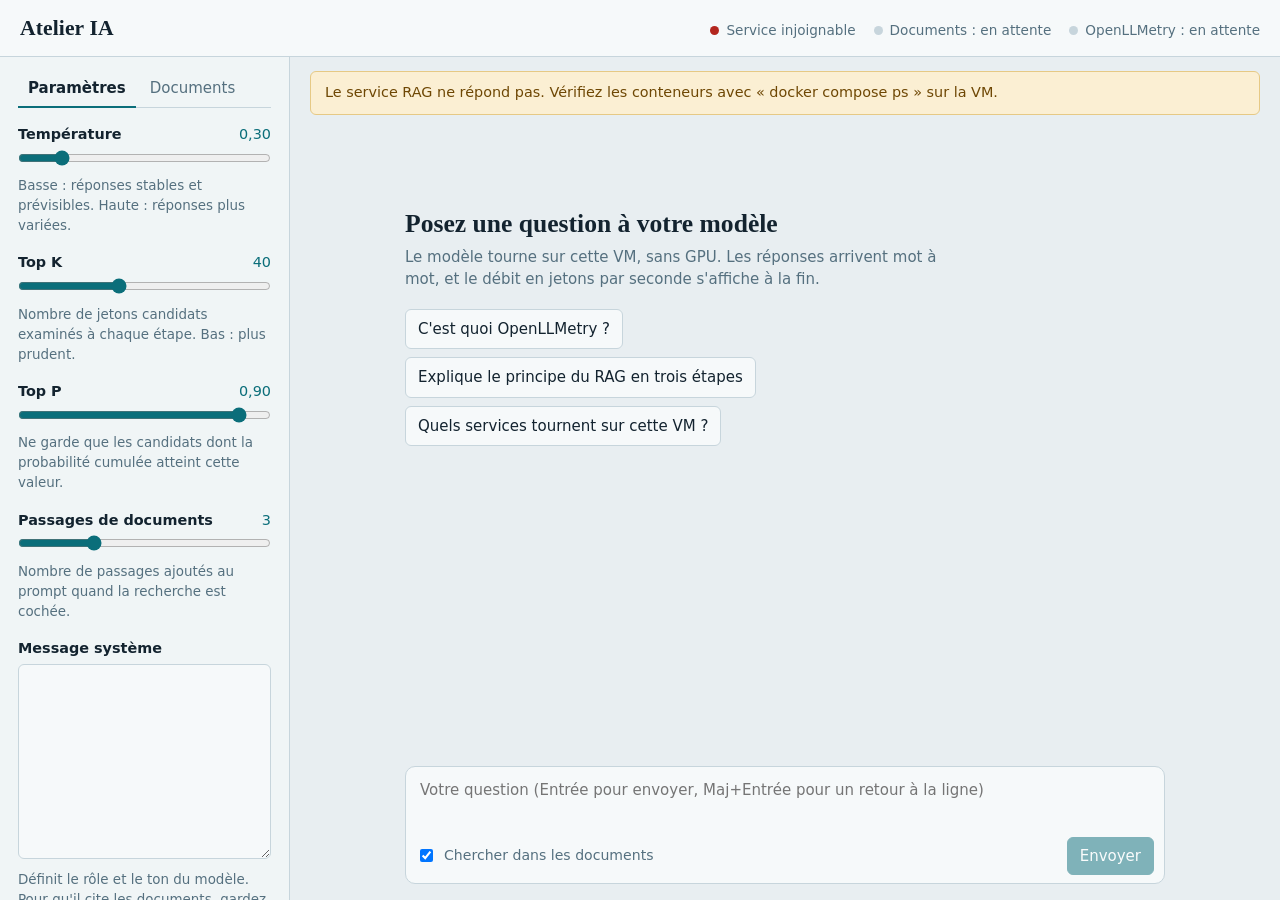
==== stack/web/index.html @ 652a5618 "version 2" ====
<!doctype html>
<html lang="fr">
<head>
<meta charset="utf-8">
<meta name="viewport" content="width=device-width, initial-scale=1">
<title>Atelier IA - Chat</title>
<style>
  :root {
    color-scheme: light dark;
    --bg: #E8EEF1;
    --panel: #F6F9FA;
    --ink: #13232F;
    --muted: #55707F;
    --line: #C7D5DC;
    --accent: #0B6E7A;
    --accent-ink: #FFFFFF;
    --note: #FBEFD3;
    --note-ink: #6E4704;
    --note-line: #E6C985;
    --ok: #1E7A46;
    --warn: #B7791F;
    --err: #B3261E;
    --ui: system-ui, -apple-system, "Segoe UI", Roboto, "Helvetica Neue", sans-serif;
    --serif: "Iowan Old Style", Charter, "Palatino Linotype", Georgia, serif;
  }
  @media (prefers-color-scheme: dark) {
    :root {
      --bg: #0C1820;
      --panel: #12242D;
      --ink: #E3ECF0;
      --muted: #8DA3AF;
      --line: #25404C;
      --accent: #3DB4C2;
      --accent-ink: #062228;
      --note: #2B2412;
      --note-ink: #EBCB8B;
      --note-line: #5B4A1E;
      --ok: #4CC47D;
      --warn: #E0A33A;
      --err: #FF8A80;
    }
  }

  * { box-sizing: border-box; }
  html, body { height: 100%; }
  body {
    margin: 0;
    font-family: var(--ui);
    font-size: 15px;
    line-height: 1.5;
    background: var(--bg);
    color: var(--ink);
    display: grid;
    grid-template-rows: auto minmax(0, 1fr);
  }
  :focus-visible { outline: 2px solid var(--accent); outline-offset: 2px; }

  /* ---- top bar ---- */
  .top {
    display: flex; flex-wrap: wrap; align-items: baseline; gap: 6px 24px;
    padding: 12px 20px;
    border-bottom: 1px solid var(--line);
    background: var(--panel);
  }
  .top h1 { margin: 0; font-family: var(--serif); font-size: 1.35rem; font-weight: 700; letter-spacing: .005em; }
  .status { display: flex; flex-wrap: wrap; gap: 6px 18px; margin-left: auto; color: var(--muted); font-size: .85rem; }
  .chip { display: inline-flex; align-items: center; gap: 7px; }
  .dot { width: 9px; height: 9px; border-radius: 50%; background: var(--warn); flex: none; }
  .chip.ok .dot { background: var(--ok); }
  .chip.off .dot { background: var(--line); }
  .chip.err .dot { background: var(--err); }

  /* ---- layout ---- */
  .shell { display: grid; grid-template-columns: 290px minmax(0, 1fr); min-height: 0; }
  .kb {
    border-right: 1px solid var(--line); padding: 18px; overflow: auto;
    background: color-mix(in srgb, var(--panel) 60%, var(--bg));
  }
  .tabs { display: flex; gap: 4px; margin: -4px 0 16px; border-bottom: 1px solid var(--line); }
  .tabs button {
    font: inherit; cursor: pointer; background: none; border: 0; border-bottom: 2px solid transparent;
    color: var(--muted); padding: 6px 10px; margin-bottom: -1px;
  }
  .tabs button[aria-selected="true"] { color: var(--ink); border-bottom-color: var(--accent); font-weight: 600; }
  .field { margin: 0 0 16px; }
  .field label { display: flex; justify-content: space-between; align-items: baseline; font-size: .9rem; font-weight: 600; margin-bottom: 4px; }
  .field output { font-weight: 400; color: var(--accent); font-variant-numeric: tabular-nums; }
  .field input[type=range] { width: 100%; margin: 0; accent-color: var(--accent); }
  .field textarea {
    width: 100%; resize: vertical; font: inherit; font-size: .85rem; line-height: 1.45; padding: 8px;
    border-radius: 6px; border: 1px solid var(--line); background: var(--panel); color: var(--ink);
  }
  .field .hint { margin: 4px 0 0; }
  .hint { margin: 0 0 14px; color: var(--muted); font-size: .84rem; }
  #docs { list-style: none; margin: 0 0 14px; padding: 0; }
  #docs li { display: flex; align-items: center; gap: 8px; padding: 7px 0; border-bottom: 1px solid var(--line); font-size: .88rem; }
  #docs .name { flex: 1; min-width: 0; overflow-wrap: anywhere; }
  #docs .n { color: var(--muted); font-size: .8rem; white-space: nowrap; }
  #docs button { all: unset; cursor: pointer; color: var(--muted); padding: 2px 6px; border-radius: 4px; font-size: .8rem; }
  #docs button:hover { color: var(--err); }
  #docs button:focus-visible { outline: 2px solid var(--accent); }
  .empty-docs { color: var(--muted); font-size: .85rem; }
  .btn {
    font: inherit; cursor: pointer; border-radius: 6px; padding: 7px 12px;
    border: 1px solid var(--accent); background: var(--accent); color: var(--accent-ink);
  }
  .btn.ghost { background: transparent; color: var(--accent); }
  .btn:disabled { opacity: .5; cursor: not-allowed; }
  .kb-actions { display: flex; flex-direction: column; gap: 8px; }
  #kb-msg { margin: 10px 0 0; font-size: .82rem; color: var(--muted); min-height: 1.2em; }

  .chat { display: flex; flex-direction: column; min-height: 0; min-width: 0; }
  .notice {
    margin: 14px 20px 0; padding: 10px 14px; border-radius: 6px;
    background: var(--note); color: var(--note-ink); border: 1px solid var(--note-line); font-size: .9rem;
  }
  #log { flex: 1; overflow: auto; padding: 22px 20px 10px; scroll-behavior: smooth; }
  .col { max-width: 760px; margin: 0 auto; }

  /* ---- empty state ---- */
  #empty h2 { font-family: var(--serif); font-size: 1.6rem; margin: 8vh 0 6px; line-height: 1.2; }
  #empty p { color: var(--muted); margin: 0 0 18px; max-width: 56ch; }
  .starters { display: flex; flex-direction: column; align-items: flex-start; gap: 8px; }
  .starters button {
    font: inherit; cursor: pointer; text-align: left; padding: 8px 12px; border-radius: 6px;
    border: 1px solid var(--line); background: var(--panel); color: var(--ink);
  }
  .starters button:hover { border-color: var(--accent); }

  /* ---- messages ---- */
  .msg { margin: 0 0 22px; }
  .msg.user {
    margin-left: auto; width: fit-content; max-width: 88%;
    padding: 9px 14px; border-radius: 10px 10px 2px 10px;
    background: var(--panel); border: 1px solid var(--line); white-space: pre-wrap; overflow-wrap: anywhere;
  }
  .msg.bot { border-left: 3px solid var(--accent); padding-left: 16px; }
  .msg.bot .body { font-family: var(--serif); font-size: 1.05rem; line-height: 1.65; overflow-wrap: anywhere; }
  .body p { margin: 0 0 .8em; }
  .body ul, .body ol { margin: 0 0 .8em; padding-left: 1.4em; }
  .body h4 { margin: .9em 0 .3em; font-family: var(--ui); font-size: .95rem; }
  .body code { font-family: ui-monospace, SFMono-Regular, Menlo, Consolas, monospace; font-size: .86em; background: var(--panel); border: 1px solid var(--line); border-radius: 4px; padding: 0 4px; }
  .body pre { overflow: auto; background: var(--panel); border: 1px solid var(--line); border-radius: 6px; padding: 10px 12px; }
  .body pre code { background: none; border: 0; padding: 0; }
  .body .err { color: var(--err); font-family: var(--ui); font-size: .95rem; }
  .thinking { color: var(--muted); font-family: var(--ui); font-size: .92rem; }
  .cite {
    display: inline-block; min-width: 1.35em; margin: 0 1px; padding: 0 4px; text-align: center; cursor: pointer;
    font-family: var(--ui); font-size: .72rem; font-weight: 600; line-height: 1.5; vertical-align: super;
    border-radius: 4px; background: var(--note); color: var(--note-ink); border: 1px solid var(--note-line);
  }
  .cite:hover { border-color: var(--note-ink); }

  .passages { margin-top: 10px; font-family: var(--ui); }
  .passages summary { cursor: pointer; color: var(--muted); font-size: .85rem; width: fit-content; }
  .passages ol { list-style: none; margin: 8px 0 0; padding: 0; display: grid; gap: 8px; }
  .passages li {
    padding: 8px 12px; border-radius: 6px; background: var(--note); color: var(--note-ink);
    border: 1px solid var(--note-line); font-size: .85rem;
  }
  .passages li.flash { animation: flash 1.2s ease-out; }
  @keyframes flash { from { box-shadow: 0 0 0 3px var(--accent); } to { box-shadow: 0 0 0 3px transparent; } }
  .ph { display: flex; align-items: center; gap: 10px; font-weight: 600; }
  .ph .src { flex: 1; min-width: 0; overflow-wrap: anywhere; }
  .bar { width: 64px; height: 5px; border-radius: 3px; background: color-mix(in srgb, var(--note-ink) 20%, transparent); overflow: hidden; flex: none; }
  .bar i { display: block; height: 100%; background: var(--note-ink); }
  .pct { font-weight: 400; font-variant-numeric: tabular-nums; min-width: 3.2em; text-align: right; }
  .pt { margin: 6px 0 0; display: -webkit-box; -webkit-line-clamp: 3; -webkit-box-orient: vertical; overflow: hidden; cursor: pointer; white-space: pre-wrap; }
  .pt.open { display: block; }
  .meta { margin: 8px 0 0; color: var(--muted); font-size: .8rem; font-variant-numeric: tabular-nums; }

  /* ---- composer ---- */
  #composer { padding: 10px 20px 16px; }
  #composer .col { border: 1px solid var(--line); border-radius: 10px; background: var(--panel); padding: 8px 10px; }
  #q {
    width: 100%; resize: none; border: 0; background: transparent; color: var(--ink);
    font: inherit; padding: 4px 4px 6px; max-height: 30vh;
  }
  #q:focus { outline: none; }
  #composer .col:focus-within { border-color: var(--accent); }
  .row { display: flex; align-items: center; justify-content: space-between; gap: 12px; flex-wrap: wrap; }
  .check { display: inline-flex; align-items: center; gap: 8px; color: var(--muted); font-size: .88rem; cursor: pointer; }

  @media (max-width: 820px) {
    body { grid-template-rows: auto minmax(0, 1fr); }
    .shell { grid-template-columns: 1fr; grid-template-rows: auto minmax(0, 1fr); }
    .kb { border-right: 0; border-bottom: 1px solid var(--line); max-height: 42vh; }
    .status { margin-left: 0; }
  }
  @media (prefers-reduced-motion: reduce) {
    #log { scroll-behavior: auto; }
    .passages li.flash { animation: none; outline: 2px solid var(--accent); }
  }
</style>
</head>
<body>

<header class="top">
  <h1>Atelier IA</h1>
  <div class="status" aria-live="polite">
    <span class="chip" id="st-model"><i class="dot"></i><span>Modèle : en attente</span></span>
    <span class="chip off" id="st-docs"><i class="dot"></i><span>Documents : en attente</span></span>
    <span class="chip off" id="st-otel"><i class="dot"></i><span>OpenLLMetry : en attente</span></span>
  </div>
</header>

<div class="shell">
  <aside class="kb">
    <div class="tabs" role="tablist" aria-label="Panneau latéral">
      <button type="button" role="tab" id="tab-settings" aria-controls="panel-settings" aria-selected="true">Paramètres</button>
      <button type="button" role="tab" id="tab-docs" aria-controls="panel-docs" aria-selected="false" tabindex="-1">Documents</button>
    </div>

    <section id="panel-settings" role="tabpanel" aria-labelledby="tab-settings">
      <div class="field">
        <label for="s-temp">Température <output id="o-temp"></output></label>
        <input type="range" id="s-temp" min="0" max="2" step="0.05">
        <p class="hint">Basse : réponses stables et prévisibles. Haute : réponses plus variées.</p>
      </div>
      <div class="field">
        <label for="s-topk">Top K <output id="o-topk"></output></label>
        <input type="range" id="s-topk" min="1" max="100" step="1">
        <p class="hint">Nombre de jetons candidats examinés à chaque étape. Bas : plus prudent.</p>
      </div>
      <div class="field">
        <label for="s-topp">Top P <output id="o-topp"></output></label>
        <input type="range" id="s-topp" min="0" max="1" step="0.05">
        <p class="hint">Ne garde que les candidats dont la probabilité cumulée atteint cette valeur.</p>
      </div>
      <div class="field">
        <label for="s-pass">Passages de documents <output id="o-pass"></output></label>
        <input type="range" id="s-pass" min="1" max="8" step="1">
        <p class="hint">Nombre de passages ajoutés au prompt quand la recherche est cochée.</p>
      </div>
      <div class="field">
        <label for="s-system">Message système</label>
        <textarea id="s-system" rows="9" spellcheck="false"></textarea>
        <p class="hint">Définit le rôle et le ton du modèle. Pour qu'il cite les documents, gardez la consigne sur les numéros entre crochets.</p>
      </div>
      <button class="btn ghost" id="s-reset" type="button">Rétablir les valeurs par défaut</button>
      <p class="hint" style="margin-top:10px">Les réglages s'appliquent à la prochaine question.</p>
    </section>

    <section id="panel-docs" role="tabpanel" aria-labelledby="tab-docs" hidden>
      <p class="hint">Les réponses s'appuient sur ces documents quand l'option de recherche est cochée.</p>
      <ul id="docs"></ul>
      <div class="kb-actions">
        <button class="btn" id="add" type="button">Ajouter un document</button>
        <button class="btn ghost" id="reindex" type="button">Réindexer les exemples</button>
        <input type="file" id="file" accept=".txt,.md,.pdf" hidden>
      </div>
      <p id="kb-msg" role="status"></p>
    </section>
  </aside>

  <main class="chat">
    <div id="notice" class="notice" hidden></div>
    <div id="log" role="log" aria-live="polite">
      <div class="col" id="messages">
        <section id="empty">
          <h2>Posez une question à votre modèle</h2>
          <p>Le modèle tourne sur cette VM, sans GPU. Les réponses arrivent mot à mot, et le débit en jetons par seconde s'affiche à la fin.</p>
          <div class="starters">
            <button type="button">C'est quoi OpenLLMetry ?</button>
            <button type="button">Explique le principe du RAG en trois étapes</button>
            <button type="button">Quels services tournent sur cette VM ?</button>
          </div>
        </section>
      </div>
    </div>
    <form id="composer" autocomplete="off">
      <div class="col">
        <textarea id="q" rows="2" placeholder="Votre question (Entrée pour envoyer, Maj+Entrée pour un retour à la ligne)" aria-label="Votre question"></textarea>
        <div class="row">
          <label class="check"><input type="checkbox" id="rag" checked> Chercher dans les documents</label>
          <button class="btn" id="send" type="submit">Envoyer</button>
        </div>
      </div>
    </form>
  </main>
</div>

<script>
const $ = (id) => document.getElementById(id);
const logEl = $("log"), messages = $("messages"), qEl = $("q"), sendBtn = $("send");
let history = [], busy = false, health = null, wasReady = false;

/* ---------- minimal markdown ---------- */
const esc = (s) => s.replace(/[&<>"]/g, (c) => ({ "&": "&amp;", "<": "&lt;", ">": "&gt;", '"': "&quot;" }[c]));
function inline(s) {
  return s
    .replace(/`([^`]+)`/g, "<code>$1</code>")
    .replace(/\*\*([^*]+)\*\*/g, "<strong>$1</strong>")
    .replace(/\[(\d{1,2})\]/g, '<sup class="cite" data-n="$1" tabindex="0" role="button" aria-label="Passage $1">$1</sup>');
}
function md(src) {
  const blocks = [];
  const text = esc(src).replace(/```[\w-]*\n([\s\S]*?)(```|$)/g, (m, code) => {
    blocks.push("<pre><code>" + code + "</code></pre>");
    return "\u0000" + (blocks.length - 1) + "\u0000";
  });
  const out = []; let list = null, para = [];
  const flushPara = () => { if (para.length) { out.push("<p>" + inline(para.join(" ")) + "</p>"); para = []; } };
  const flushList = () => {
    if (list) { out.push("<" + list.t + ">" + list.items.map((i) => "<li>" + inline(i) + "</li>").join("") + "</" + list.t + ">"); list = null; }
  };
  for (const line of text.split("\n")) {
    let m;
    if ((m = line.match(/^\s*[-*]\s+(.*)/))) { flushPara(); if (!list || list.t !== "ul") { flushList(); list = { t: "ul", items: [] }; } list.items.push(m[1]); }
    else if ((m = line.match(/^\s*\d+[.)]\s+(.*)/))) { flushPara(); if (!list || list.t !== "ol") { flushList(); list = { t: "ol", items: [] }; } list.items.push(m[1]); }
    else if (/^\u0000\d+\u0000$/.test(line.trim())) { flushPara(); flushList(); out.push(line.trim()); }
    else if (!line.trim()) { flushPara(); flushList(); }
    else if ((m = line.match(/^#{1,4}\s+(.*)/))) { flushPara(); flushList(); out.push("<h4>" + inline(m[1]) + "</h4>"); }
    else { flushList(); para.push(line.trim()); }
  }
  flushPara(); flushList();
  return out.join("").replace(/\u0000(\d+)\u0000/g, (m, i) => blocks[i]);
}

/* ---------- status ---------- */
function setChip(id, cls, label) {
  const el = $(id); el.className = "chip " + cls; el.lastElementChild.textContent = label;
}
function showNotice(text) { const n = $("notice"); n.hidden = !text; n.textContent = text || ""; }

async function refreshHealth() {
  try {
    const h = await (await fetch("/api/health")).json();
    health = h; loadSettings();
    setChip("st-model", h.models_ready ? "ok" : "", h.models_ready ? "Modèle : " + h.model : "Modèle : téléchargement de " + h.model);
    setChip("st-docs", h.bootstrap === "done" ? "ok" : (h.bootstrap === "error" ? "err" : ""),
      h.bootstrap === "done" ? "Documents : " + h.chunks + " passages indexés" : "Documents : indexation en cours");
    setChip("st-otel", h.openllmetry ? "ok" : "off", h.openllmetry ? "OpenLLMetry : actif" : "OpenLLMetry : désactivé");
    if (!h.models_ready) showNotice("Le modèle " + h.model + " se télécharge sur la VM. Le chat sera disponible dans quelques minutes.");
    else if (h.bootstrap === "error") showNotice("L'indexation des documents a échoué : " + h.error);
    else showNotice("");
    if (h.ready && !wasReady) loadDocs();
    wasReady = h.ready;
  } catch {
    health = null;
    setChip("st-model", "err", "Service injoignable");
    showNotice("Le service RAG ne répond pas. Vérifiez les conteneurs avec « docker compose ps » sur la VM.");
  }
  updateSend();
}
function updateSend() { sendBtn.disabled = busy || !(health && health.models_ready); }

/* ---------- settings ---------- */
const FIELDS = [
  ["temperature", "s-temp", "o-temp", 2],
  ["top_k", "s-topk", "o-topk", 0],
  ["top_p", "s-topp", "o-topp", 2],
  ["passages", "s-pass", "o-pass", 0],
];
const fmt = (n, d) => Number(n).toFixed(d).replace(".", ",");
let defaults = { temperature: 0.3, top_k: 40, top_p: 0.9, passages: 3, system_prompt: "" };
let settings = { ...defaults }, settingsLoaded = false;

function saveSettings() { try { localStorage.setItem("ailab.settings", JSON.stringify(settings)); } catch {} }
function paintSettings() {
  for (const [key, inputId, outId, digits] of FIELDS) {
    $(inputId).value = settings[key]; $(outId).textContent = fmt(settings[key], digits);
  }
  $("s-system").value = settings.system_prompt;
}
async function loadSettings() {
  if (settingsLoaded) return;
  try { defaults = await (await fetch("/api/settings")).json(); } catch { return; }
  let stored = {};
  try { stored = JSON.parse(localStorage.getItem("ailab.settings") || "{}"); } catch {}
  settings = { ...defaults, ...stored };
  if (!settings.system_prompt) settings.system_prompt = defaults.system_prompt;
  settingsLoaded = true; paintSettings();
}
for (const [key, inputId, outId, digits] of FIELDS) {
  $(inputId).addEventListener("input", (e) => {
    settings[key] = Number(e.target.value); $(outId).textContent = fmt(settings[key], digits); saveSettings();
  });
}
$("s-system").addEventListener("input", (e) => { settings.system_prompt = e.target.value; saveSettings(); });
$("s-reset").onclick = () => { settings = { ...defaults }; paintSettings(); saveSettings(); };
paintSettings();

/* ---------- side panel tabs ---------- */
const tabs = [["tab-settings", "panel-settings"], ["tab-docs", "panel-docs"]];
function selectTab(i) {
  tabs.forEach(([t, p], j) => {
    $(t).setAttribute("aria-selected", j === i); $(t).tabIndex = j === i ? 0 : -1; $(p).hidden = j !== i;
  });
  $(tabs[i][0]).focus();
}
tabs.forEach(([t], i) => {
  $(t).addEventListener("click", () => selectTab(i));
  $(t).addEventListener("keydown", (e) => {
    if (e.key === "ArrowRight" || e.key === "ArrowLeft") { e.preventDefault(); selectTab((i + 1) % tabs.length); }
  });
});

/* ---------- documents ---------- */
function kbMsg(t) { $("kb-msg").textContent = t || ""; }
async function loadDocs() {
  const ul = $("docs");
  try {
    const docs = await (await fetch("/api/documents")).json();
    ul.innerHTML = "";
    if (!docs.length) { ul.innerHTML = '<li class="empty-docs">Aucun document indexé.</li>'; return; }
    for (const d of docs) {
      const li = document.createElement("li");
      li.innerHTML = '<span class="name"></span><span class="n"></span><button type="button">Retirer</button>';
      li.querySelector(".name").textContent = d.source;
      li.querySelector(".n").textContent = d.chunks + " passages";
      const b = li.querySelector("button"); b.setAttribute("aria-label", "Retirer " + d.source);
      b.onclick = async () => { await fetch("/api/documents/" + encodeURIComponent(d.source), { method: "DELETE" }); kbMsg(d.source + " retiré."); loadDocs(); refreshHealth(); };
      ul.append(li);
    }
  } catch { ul.innerHTML = '<li class="empty-docs">Liste indisponible.</li>'; }
}
$("add").onclick = () => $("file").click();
$("file").onchange = async (e) => {
  const f = e.target.files[0]; if (!f) return;
  kbMsg("Indexation de " + f.name + "…");
  const fd = new FormData(); fd.append("file", f);
  try {
    const r = await fetch("/api/upload", { method: "POST", body: fd });
    const j = await r.json();
    kbMsg(r.ok ? f.name + " indexé (" + j.chunks + " passages)." : (j.detail || "Échec de l'indexation."));
  } catch { kbMsg("Échec de l'envoi."); }
  e.target.value = ""; loadDocs(); refreshHealth();
};
$("reindex").onclick = async () => {
  kbMsg("Réindexation en cours…");
  try { const r = await fetch("/api/ingest", { method: "POST" }); kbMsg(r.ok ? "Documents d'exemple réindexés." : "Échec de la réindexation."); }
  catch { kbMsg("Échec de la réindexation."); }
  loadDocs(); refreshHealth();
};

/* ---------- chat ---------- */
const scrollDown = () => { logEl.scrollTop = logEl.scrollHeight; };

function addUser(text) {
  const d = document.createElement("div"); d.className = "msg user"; d.textContent = text; messages.append(d); scrollDown();
}
function addBot() {
  const d = document.createElement("article"); d.className = "msg bot";
  d.innerHTML = '<div class="body"><span class="thinking">Le modèle réfléchit…</span></div><details class="passages" hidden open><summary></summary><ol></ol></details><p class="meta"></p>';
  messages.append(d); scrollDown(); return d;
}
function showSources(bot, sources) {
  const det = bot.querySelector(".passages"), ol = det.querySelector("ol");
  if (!sources.length) return;
  det.hidden = false;
  det.querySelector("summary").textContent = "Passages utilisés (" + sources.length + ")";
  for (const s of sources) {
    const li = document.createElement("li"); li.dataset.n = s.n;
    li.innerHTML = '<div class="ph"><span>[' + s.n + ']</span><span class="src"></span><span class="bar"><i></i></span><span class="pct"></span></div><p class="pt"></p>';
    li.querySelector(".src").textContent = s.source;
    li.querySelector(".bar i").style.width = Math.round(s.score * 100) + "%";
    li.querySelector(".pct").textContent = Math.round(s.score * 100) + " %";
    const p = li.querySelector(".pt"); p.textContent = s.text; p.title = "Cliquer pour déplier"; p.onclick = () => p.classList.toggle("open");
    ol.append(li);
  }
}
function openPassage(bot, n) {
  const det = bot.querySelector(".passages"); if (det.hidden) return;
  det.open = true;
  const li = det.querySelector('li[data-n="' + n + '"]'); if (!li) return;
  li.classList.remove("flash"); void li.offsetWidth; li.classList.add("flash");
  li.scrollIntoView({ block: "nearest" });
}
messages.addEventListener("click", (e) => {
  const c = e.target.closest(".cite"); if (c) openPassage(c.closest(".msg"), c.dataset.n);
});
messages.addEventListener("keydown", (e) => {
  if ((e.key === "Enter" || e.key === " ") && e.target.classList.contains("cite")) { e.preventDefault(); e.target.click(); }
});

async function ask(question) {
  if (busy || !question.trim()) return;
  busy = true; updateSend();
  const empty = $("empty"); if (empty) empty.remove();
  addUser(question);
  const bot = addBot(), body = bot.querySelector(".body"), meta = bot.querySelector(".meta");
  const used = { ...settings };
  let answer = "", count = 0, t0 = 0, errored = false, final = null;
  const render = () => { body.innerHTML = md(answer); scrollDown(); };

  try {
    const res = await fetch("/api/chat", {
      method: "POST", headers: { "Content-Type": "application/json" },
      body: JSON.stringify({
        message: question, history: history.slice(-6), use_rag: $("rag").checked,
        passages: used.passages, temperature: used.temperature, top_k: used.top_k, top_p: used.top_p,
        system_prompt: used.system_prompt,
      }),
    });
    if (!res.ok) { const j = await res.json().catch(() => ({})); throw new Error(j.detail || "Erreur " + res.status); }
    const reader = res.body.getReader(), dec = new TextDecoder(); let buf = "";
    while (true) {
      const { value, done } = await reader.read(); if (done) break;
      buf += dec.decode(value, { stream: true });
      let i;
      while ((i = buf.indexOf("\n\n")) >= 0) {
        const raw = buf.slice(0, i); buf = buf.slice(i + 2);
        let ev = "message", data = "";
        for (const line of raw.split("\n")) { if (line.startsWith("event:")) ev = line.slice(6).trim(); else if (line.startsWith("data:")) data += line.slice(5).trim(); }
        if (!data) continue;
        const j = JSON.parse(data);
        if (ev === "sources") showSources(bot, j);
        else if (ev === "token") {
          if (!t0) t0 = performance.now();
          answer += j.text; count++; render();
          const s = (performance.now() - t0) / 1000;
          if (s > 0.5) meta.textContent = count + " jetons, " + (count / s).toFixed(1) + " jetons/s";
        }
        else if (ev === "done") final = j;
        else if (ev === "error") { errored = true; body.innerHTML = (answer ? md(answer) : "") + '<p class="err"></p>'; body.querySelector(".err").textContent = j.text; }
      }
    }
    if (final) meta.textContent = final.tokens + " jetons, " + final.tps + " jetons/s, " + final.total_s + " s au total. Réglages : température "
      + fmt(used.temperature, 2) + ", top K " + used.top_k + ", top P " + fmt(used.top_p, 2) + ".";
    if (!answer && !errored) body.textContent = "Le modèle n'a rien renvoyé.";
  } catch (err) {
    errored = true;
    body.innerHTML = '<p class="err"></p>'; body.querySelector(".err").textContent = err.message;
  }
  if (!errored && answer) { history.push({ role: "user", content: question }, { role: "assistant", content: answer }); }
  busy = false; updateSend(); qEl.focus();
}

$("composer").addEventListener("submit", (e) => { e.preventDefault(); const q = qEl.value; qEl.value = ""; ask(q); });
qEl.addEventListener("keydown", (e) => { if (e.key === "Enter" && !e.shiftKey && !e.isComposing) { e.preventDefault(); $("composer").requestSubmit(); } });
document.querySelectorAll(".starters button").forEach((b) => b.addEventListener("click", () => ask(b.textContent)));

refreshHealth();
setInterval(refreshHealth, 5000);
</script>
</body>
</html>
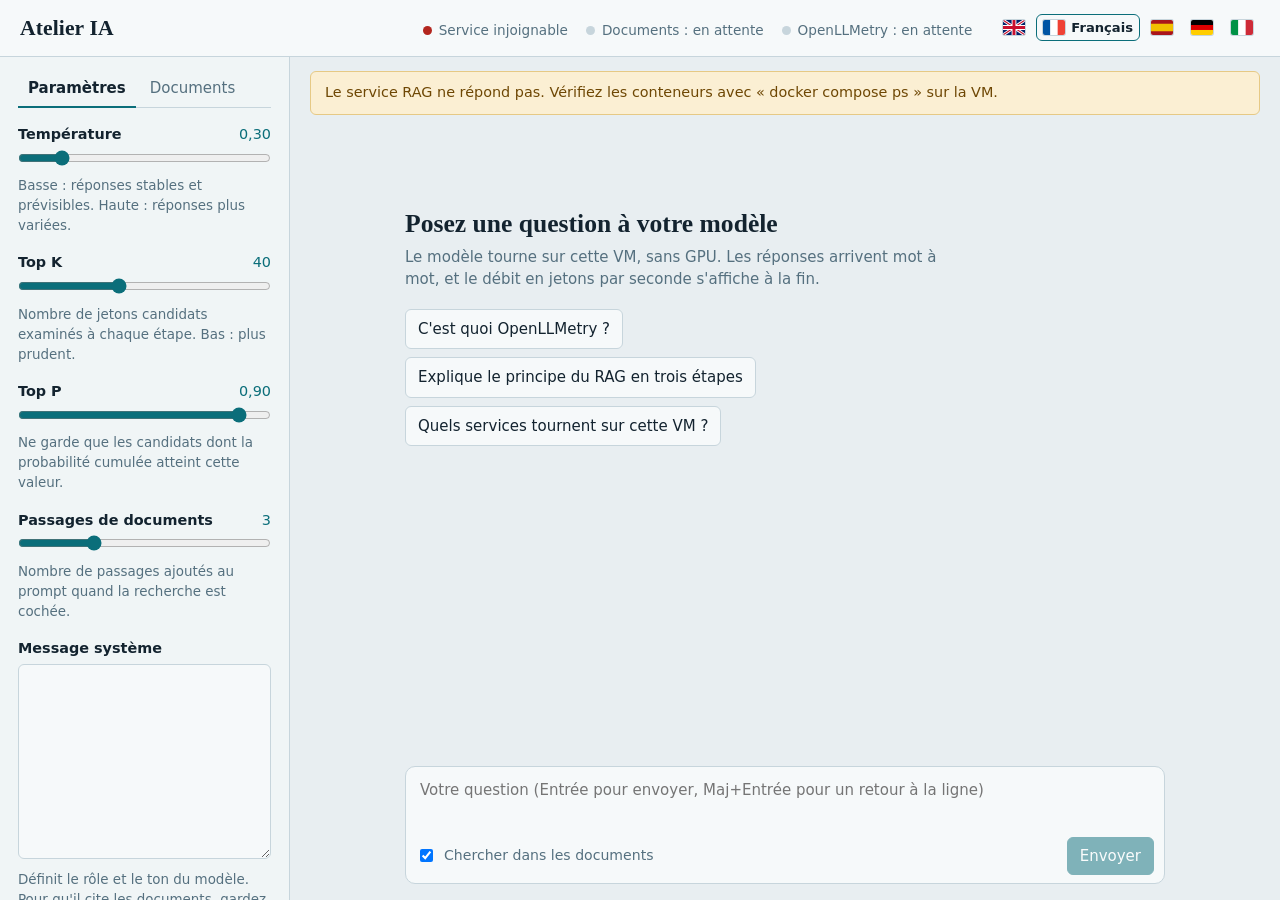
==== commit 1df707cc: "update telemetry to include request and response data, language option" ====
--- a/stack/web/index.html
+++ b/stack/web/index.html
@@ -63,6 +63,15 @@
     background: var(--panel);
   }
   .top h1 { margin: 0; font-family: var(--serif); font-size: 1.35rem; font-weight: 700; letter-spacing: .005em; }
+  .lang { display: flex; gap: 4px; }
+  .lang button {
+    font: inherit; font-size: .82rem; cursor: pointer; display: inline-flex; align-items: center; gap: 6px;
+    padding: 3px 6px; border-radius: 6px; border: 1px solid transparent; background: none; color: var(--muted);
+  }
+  .lang button:hover { border-color: var(--line); }
+  .lang button[aria-pressed="true"] { border-color: var(--accent); color: var(--ink); font-weight: 600; }
+  .lang button:not([aria-pressed="true"]) .ln { display: none; }
+  .lang svg { width: 22px; height: 15px; border-radius: 2px; box-shadow: 0 0 0 1px var(--line); flex: none; }
   .status { display: flex; flex-wrap: wrap; gap: 6px 18px; margin-left: auto; color: var(--muted); font-size: .85rem; }
   .chip { display: inline-flex; align-items: center; gap: 7px; }
   .dot { width: 9px; height: 9px; border-radius: 50%; background: var(--warn); flex: none; }
@@ -186,6 +195,7 @@
     .shell { grid-template-columns: 1fr; grid-template-rows: auto minmax(0, 1fr); }
     .kb { border-right: 0; border-bottom: 1px solid var(--line); max-height: 42vh; }
     .status { margin-left: 0; }
+    .lang { margin-left: auto; }
   }
   @media (prefers-reduced-motion: reduce) {
     #log { scroll-behavior: auto; }
@@ -196,57 +206,58 @@
 <body>
 
 <header class="top">
-  <h1>Atelier IA</h1>
+  <h1 data-i18n="title">Atelier IA</h1>
   <div class="status" aria-live="polite">
-    <span class="chip" id="st-model"><i class="dot"></i><span>Modèle : en attente</span></span>
-    <span class="chip off" id="st-docs"><i class="dot"></i><span>Documents : en attente</span></span>
-    <span class="chip off" id="st-otel"><i class="dot"></i><span>OpenLLMetry : en attente</span></span>
+    <span class="chip" id="st-model"><i class="dot"></i><span></span></span>
+    <span class="chip off" id="st-docs"><i class="dot"></i><span></span></span>
+    <span class="chip off" id="st-otel"><i class="dot"></i><span></span></span>
   </div>
+  <div class="lang" id="lang" role="group" aria-label="Language"></div>
 </header>
 
 <div class="shell">
   <aside class="kb">
-    <div class="tabs" role="tablist" aria-label="Panneau latéral">
-      <button type="button" role="tab" id="tab-settings" aria-controls="panel-settings" aria-selected="true">Paramètres</button>
-      <button type="button" role="tab" id="tab-docs" aria-controls="panel-docs" aria-selected="false" tabindex="-1">Documents</button>
+    <div class="tabs" role="tablist" data-i18n-aria="tabsAria" aria-label="Panneau latéral">
+      <button type="button" role="tab" id="tab-settings" aria-controls="panel-settings" aria-selected="true" data-i18n="tabSettings">Paramètres</button>
+      <button type="button" role="tab" id="tab-docs" aria-controls="panel-docs" aria-selected="false" tabindex="-1" data-i18n="tabDocs">Documents</button>
     </div>
 
     <section id="panel-settings" role="tabpanel" aria-labelledby="tab-settings">
       <div class="field">
-        <label for="s-temp">Température <output id="o-temp"></output></label>
+        <label for="s-temp"><span data-i18n="temp">Température</span> <output id="o-temp"></output></label>
         <input type="range" id="s-temp" min="0" max="2" step="0.05">
-        <p class="hint">Basse : réponses stables et prévisibles. Haute : réponses plus variées.</p>
+        <p class="hint" data-i18n="tempHint">Basse : réponses stables et prévisibles. Haute : réponses plus variées.</p>
       </div>
       <div class="field">
-        <label for="s-topk">Top K <output id="o-topk"></output></label>
+        <label for="s-topk"><span data-i18n="topk">Top K</span> <output id="o-topk"></output></label>
         <input type="range" id="s-topk" min="1" max="100" step="1">
-        <p class="hint">Nombre de jetons candidats examinés à chaque étape. Bas : plus prudent.</p>
+        <p class="hint" data-i18n="topkHint">Nombre de jetons candidats examinés à chaque étape. Bas : plus prudent.</p>
       </div>
       <div class="field">
-        <label for="s-topp">Top P <output id="o-topp"></output></label>
+        <label for="s-topp"><span data-i18n="topp">Top P</span> <output id="o-topp"></output></label>
         <input type="range" id="s-topp" min="0" max="1" step="0.05">
-        <p class="hint">Ne garde que les candidats dont la probabilité cumulée atteint cette valeur.</p>
+        <p class="hint" data-i18n="toppHint">Ne garde que les candidats dont la probabilité cumulée atteint cette valeur.</p>
       </div>
       <div class="field">
-        <label for="s-pass">Passages de documents <output id="o-pass"></output></label>
+        <label for="s-pass"><span data-i18n="pass">Passages de documents</span> <output id="o-pass"></output></label>
         <input type="range" id="s-pass" min="1" max="8" step="1">
-        <p class="hint">Nombre de passages ajoutés au prompt quand la recherche est cochée.</p>
+        <p class="hint" data-i18n="passHint">Nombre de passages ajoutés au prompt quand la recherche est cochée.</p>
       </div>
       <div class="field">
-        <label for="s-system">Message système</label>
+        <label for="s-system" data-i18n="system">Message système</label>
         <textarea id="s-system" rows="9" spellcheck="false"></textarea>
-        <p class="hint">Définit le rôle et le ton du modèle. Pour qu'il cite les documents, gardez la consigne sur les numéros entre crochets.</p>
+        <p class="hint" data-i18n="systemHint">Définit le rôle et le ton du modèle. Pour qu'il cite les documents, gardez la consigne sur les numéros entre crochets.</p>
       </div>
-      <button class="btn ghost" id="s-reset" type="button">Rétablir les valeurs par défaut</button>
-      <p class="hint" style="margin-top:10px">Les réglages s'appliquent à la prochaine question.</p>
+      <button class="btn ghost" id="s-reset" type="button" data-i18n="reset">Rétablir les valeurs par défaut</button>
+      <p class="hint" style="margin-top:10px" data-i18n="resetNote">Les réglages s'appliquent à la prochaine question.</p>
     </section>
 
     <section id="panel-docs" role="tabpanel" aria-labelledby="tab-docs" hidden>
-      <p class="hint">Les réponses s'appuient sur ces documents quand l'option de recherche est cochée.</p>
+      <p class="hint" data-i18n="docsHint">Les réponses s'appuient sur ces documents quand l'option de recherche est cochée.</p>
       <ul id="docs"></ul>
       <div class="kb-actions">
-        <button class="btn" id="add" type="button">Ajouter un document</button>
-        <button class="btn ghost" id="reindex" type="button">Réindexer les exemples</button>
+        <button class="btn" id="add" type="button" data-i18n="add">Ajouter un document</button>
+        <button class="btn ghost" id="reindex" type="button" data-i18n="reindex">Réindexer les exemples</button>
         <input type="file" id="file" accept=".txt,.md,.pdf" hidden>
       </div>
       <p id="kb-msg" role="status"></p>
@@ -258,22 +269,22 @@
     <div id="log" role="log" aria-live="polite">
       <div class="col" id="messages">
         <section id="empty">
-          <h2>Posez une question à votre modèle</h2>
-          <p>Le modèle tourne sur cette VM, sans GPU. Les réponses arrivent mot à mot, et le débit en jetons par seconde s'affiche à la fin.</p>
+          <h2 data-i18n="emptyTitle">Posez une question à votre modèle</h2>
+          <p data-i18n="emptyText">Le modèle tourne sur cette VM, sans GPU. Les réponses arrivent mot à mot, et le débit en jetons par seconde s'affiche à la fin.</p>
           <div class="starters">
-            <button type="button">C'est quoi OpenLLMetry ?</button>
-            <button type="button">Explique le principe du RAG en trois étapes</button>
-            <button type="button">Quels services tournent sur cette VM ?</button>
+            <button type="button" data-i18n="starter1">C'est quoi OpenLLMetry ?</button>
+            <button type="button" data-i18n="starter2">Explique le principe du RAG en trois étapes</button>
+            <button type="button" data-i18n="starter3">Quels services tournent sur cette VM ?</button>
           </div>
         </section>
       </div>
     </div>
     <form id="composer" autocomplete="off">
       <div class="col">
-        <textarea id="q" rows="2" placeholder="Votre question (Entrée pour envoyer, Maj+Entrée pour un retour à la ligne)" aria-label="Votre question"></textarea>
+        <textarea id="q" rows="2" data-i18n-ph="placeholder" data-i18n-aria="qAria" placeholder="" aria-label=""></textarea>
         <div class="row">
-          <label class="check"><input type="checkbox" id="rag" checked> Chercher dans les documents</label>
-          <button class="btn" id="send" type="submit">Envoyer</button>
+          <label class="check"><input type="checkbox" id="rag" checked> <span data-i18n="rag">Chercher dans les documents</span></label>
+          <button class="btn" id="send" type="submit" data-i18n="send">Envoyer</button>
         </div>
       </div>
     </form>
@@ -284,6 +295,204 @@
 const $ = (id) => document.getElementById(id);
 const logEl = $("log"), messages = $("messages"), qEl = $("q"), sendBtn = $("send");
 let history = [], busy = false, health = null, wasReady = false;
+
+/* ---------- i18n ---------- */
+const I18N = {
+  fr: {
+    title: "Atelier IA", pageTitle: "Atelier IA - Chat", tabsAria: "Panneau latéral", tabSettings: "Paramètres", tabDocs: "Documents",
+    temp: "Température", tempHint: "Basse : réponses stables et prévisibles. Haute : réponses plus variées.",
+    topk: "Top K", topkHint: "Nombre de jetons candidats examinés à chaque étape. Bas : plus prudent.",
+    topp: "Top P", toppHint: "Ne garde que les candidats dont la probabilité cumulée atteint cette valeur.",
+    pass: "Passages de documents", passHint: "Nombre de passages ajoutés au prompt quand la recherche est cochée.",
+    system: "Message système", systemHint: "Définit le rôle et le ton du modèle. Pour qu'il cite les documents, gardez la consigne sur les numéros entre crochets.",
+    reset: "Rétablir les valeurs par défaut", resetNote: "Les réglages s'appliquent à la prochaine question.",
+    docsHint: "Les réponses s'appuient sur ces documents quand l'option de recherche est cochée.",
+    add: "Ajouter un document", reindex: "Réindexer les exemples",
+    emptyTitle: "Posez une question à votre modèle",
+    emptyText: "Le modèle tourne sur cette VM, sans GPU. Les réponses arrivent mot à mot, et le débit en jetons par seconde s'affiche à la fin.",
+    starter1: "C'est quoi OpenLLMetry ?", starter2: "Explique le principe du RAG en trois étapes", starter3: "Quels services tournent sur cette VM ?",
+    placeholder: "Votre question (Entrée pour envoyer, Maj+Entrée pour un retour à la ligne)", qAria: "Votre question",
+    rag: "Chercher dans les documents", send: "Envoyer",
+    stModelWait: "Modèle : en attente", stModelOk: "Modèle : {model}", stModelPull: "Modèle : téléchargement de {model}",
+    stDocsWait: "Documents : en attente", stDocsOk: "Documents : {n} passages indexés", stDocsRun: "Documents : indexation en cours",
+    stOtelWait: "OpenLLMetry : en attente", stOtelOn: "OpenLLMetry : actif", stOtelOff: "OpenLLMetry : désactivé",
+    unreachable: "Service injoignable",
+    noticePull: "Le modèle {model} se télécharge sur la VM. Le chat sera disponible dans quelques minutes.",
+    noticeIndex: "L'indexation des documents a échoué : {error}",
+    noticeDown: "Le service RAG ne répond pas. Vérifiez les conteneurs avec « docker compose ps » sur la VM.",
+    noDocs: "Aucun document indexé.", docsUnavailable: "Liste indisponible.", remove: "Retirer", removeAria: "Retirer {name}",
+    removed: "{name} retiré.", nPassages: "{n} passages",
+    indexing: "Indexation de {name}…", indexed: "{name} indexé ({n} passages).", indexFail: "Échec de l'indexation.", sendFail: "Échec de l'envoi.",
+    reindexing: "Réindexation en cours…", reindexed: "Documents d'exemple réindexés.", reindexFail: "Échec de la réindexation.",
+    thinking: "Le modèle réfléchit…", usedPassages: "Passages utilisés ({n})", expand: "Cliquer pour déplier", passageAria: "Passage {n}",
+    error: "Erreur {status}", nothing: "Le modèle n'a rien renvoyé.",
+    metaLive: "{n} jetons, {tps} jetons/s",
+    metaDone: "{n} jetons, {tps} jetons/s, {total} s au total. Réglages : température {t}, top K {k}, top P {p}.",
+  },
+  en: {
+    title: "AI Workshop", pageTitle: "AI Workshop - Chat", tabsAria: "Side panel", tabSettings: "Settings", tabDocs: "Documents",
+    temp: "Temperature", tempHint: "Low: stable, predictable answers. High: more varied answers.",
+    topk: "Top K", topkHint: "Number of candidate tokens considered at each step. Low: more cautious.",
+    topp: "Top P", toppHint: "Keeps only the candidates whose cumulative probability reaches this value.",
+    pass: "Document passages", passHint: "Number of passages added to the prompt when document search is checked.",
+    system: "System message", systemHint: "Defines the role and tone of the model. For it to cite documents, keep the instruction about bracketed numbers.",
+    reset: "Restore default values", resetNote: "Settings apply to the next question.",
+    docsHint: "Answers rely on these documents when the search option is checked.",
+    add: "Add a document", reindex: "Reindex the samples",
+    emptyTitle: "Ask your model a question",
+    emptyText: "The model runs on this VM, without a GPU. Answers arrive word by word, and the throughput in tokens per second is shown at the end.",
+    starter1: "What is OpenLLMetry?", starter2: "Explain the principle of RAG in three steps", starter3: "Which services run on this VM?",
+    placeholder: "Your question (Enter to send, Shift+Enter for a new line)", qAria: "Your question",
+    rag: "Search in documents", send: "Send",
+    stModelWait: "Model: waiting", stModelOk: "Model: {model}", stModelPull: "Model: downloading {model}",
+    stDocsWait: "Documents: waiting", stDocsOk: "Documents: {n} passages indexed", stDocsRun: "Documents: indexing in progress",
+    stOtelWait: "OpenLLMetry: waiting", stOtelOn: "OpenLLMetry: active", stOtelOff: "OpenLLMetry: disabled",
+    unreachable: "Service unreachable",
+    noticePull: "The model {model} is being downloaded on the VM. Chat will be available in a few minutes.",
+    noticeIndex: "Document indexing failed: {error}",
+    noticeDown: "The RAG service is not responding. Check the containers with \"docker compose ps\" on the VM.",
+    noDocs: "No document indexed.", docsUnavailable: "List unavailable.", remove: "Remove", removeAria: "Remove {name}",
+    removed: "{name} removed.", nPassages: "{n} passages",
+    indexing: "Indexing {name}…", indexed: "{name} indexed ({n} passages).", indexFail: "Indexing failed.", sendFail: "Upload failed.",
+    reindexing: "Reindexing in progress…", reindexed: "Sample documents reindexed.", reindexFail: "Reindexing failed.",
+    thinking: "The model is thinking…", usedPassages: "Passages used ({n})", expand: "Click to expand", passageAria: "Passage {n}",
+    error: "Error {status}", nothing: "The model returned nothing.",
+    metaLive: "{n} tokens, {tps} tokens/s",
+    metaDone: "{n} tokens, {tps} tokens/s, {total} s total. Settings: temperature {t}, top K {k}, top P {p}.",
+  },
+  es: {
+    title: "Taller de IA", pageTitle: "Taller de IA - Chat", tabsAria: "Panel lateral", tabSettings: "Ajustes", tabDocs: "Documentos",
+    temp: "Temperatura", tempHint: "Baja: respuestas estables y predecibles. Alta: respuestas más variadas.",
+    topk: "Top K", topkHint: "Número de tokens candidatos examinados en cada paso. Bajo: más prudente.",
+    topp: "Top P", toppHint: "Conserva solo los candidatos cuya probabilidad acumulada alcanza este valor.",
+    pass: "Fragmentos de documentos", passHint: "Número de fragmentos añadidos al prompt cuando la búsqueda está marcada.",
+    system: "Mensaje del sistema", systemHint: "Define el rol y el tono del modelo. Para que cite los documentos, mantenga la instrucción sobre los números entre corchetes.",
+    reset: "Restablecer valores predeterminados", resetNote: "Los ajustes se aplican a la siguiente pregunta.",
+    docsHint: "Las respuestas se basan en estos documentos cuando la opción de búsqueda está marcada.",
+    add: "Añadir un documento", reindex: "Reindexar los ejemplos",
+    emptyTitle: "Haga una pregunta a su modelo",
+    emptyText: "El modelo se ejecuta en esta VM, sin GPU. Las respuestas llegan palabra por palabra y el rendimiento en tokens por segundo se muestra al final.",
+    starter1: "¿Qué es OpenLLMetry?", starter2: "Explica el principio del RAG en tres pasos", starter3: "¿Qué servicios se ejecutan en esta VM?",
+    placeholder: "Su pregunta (Intro para enviar, Mayús+Intro para salto de línea)", qAria: "Su pregunta",
+    rag: "Buscar en los documentos", send: "Enviar",
+    stModelWait: "Modelo: en espera", stModelOk: "Modelo: {model}", stModelPull: "Modelo: descargando {model}",
+    stDocsWait: "Documentos: en espera", stDocsOk: "Documentos: {n} fragmentos indexados", stDocsRun: "Documentos: indexación en curso",
+    stOtelWait: "OpenLLMetry: en espera", stOtelOn: "OpenLLMetry: activo", stOtelOff: "OpenLLMetry: desactivado",
+    unreachable: "Servicio inaccesible",
+    noticePull: "El modelo {model} se está descargando en la VM. El chat estará disponible en unos minutos.",
+    noticeIndex: "La indexación de documentos ha fallado: {error}",
+    noticeDown: "El servicio RAG no responde. Compruebe los contenedores con «docker compose ps» en la VM.",
+    noDocs: "Ningún documento indexado.", docsUnavailable: "Lista no disponible.", remove: "Quitar", removeAria: "Quitar {name}",
+    removed: "{name} quitado.", nPassages: "{n} fragmentos",
+    indexing: "Indexando {name}…", indexed: "{name} indexado ({n} fragmentos).", indexFail: "Error de indexación.", sendFail: "Error de envío.",
+    reindexing: "Reindexación en curso…", reindexed: "Documentos de ejemplo reindexados.", reindexFail: "Error de reindexación.",
+    thinking: "El modelo está pensando…", usedPassages: "Fragmentos utilizados ({n})", expand: "Clic para desplegar", passageAria: "Fragmento {n}",
+    error: "Error {status}", nothing: "El modelo no ha devuelto nada.",
+    metaLive: "{n} tokens, {tps} tokens/s",
+    metaDone: "{n} tokens, {tps} tokens/s, {total} s en total. Ajustes: temperatura {t}, top K {k}, top P {p}.",
+  },
+  de: {
+    title: "KI-Workshop", pageTitle: "KI-Workshop - Chat", tabsAria: "Seitenleiste", tabSettings: "Einstellungen", tabDocs: "Dokumente",
+    temp: "Temperatur", tempHint: "Niedrig: stabile, vorhersehbare Antworten. Hoch: abwechslungsreichere Antworten.",
+    topk: "Top K", topkHint: "Anzahl der in jedem Schritt geprüften Kandidaten-Tokens. Niedrig: vorsichtiger.",
+    topp: "Top P", toppHint: "Behält nur die Kandidaten, deren kumulierte Wahrscheinlichkeit diesen Wert erreicht.",
+    pass: "Dokumentpassagen", passHint: "Anzahl der Passagen, die dem Prompt hinzugefügt werden, wenn die Suche aktiviert ist.",
+    system: "Systemnachricht", systemHint: "Legt Rolle und Ton des Modells fest. Damit es Dokumente zitiert, behalten Sie die Anweisung zu den Nummern in eckigen Klammern bei.",
+    reset: "Standardwerte wiederherstellen", resetNote: "Die Einstellungen gelten für die nächste Frage.",
+    docsHint: "Die Antworten stützen sich auf diese Dokumente, wenn die Suchoption aktiviert ist.",
+    add: "Dokument hinzufügen", reindex: "Beispiele neu indizieren",
+    emptyTitle: "Stellen Sie Ihrem Modell eine Frage",
+    emptyText: "Das Modell läuft auf dieser VM, ohne GPU. Die Antworten erscheinen Wort für Wort, und der Durchsatz in Tokens pro Sekunde wird am Ende angezeigt.",
+    starter1: "Was ist OpenLLMetry?", starter2: "Erkläre das RAG-Prinzip in drei Schritten", starter3: "Welche Dienste laufen auf dieser VM?",
+    placeholder: "Ihre Frage (Enter zum Senden, Umschalt+Enter für einen Zeilenumbruch)", qAria: "Ihre Frage",
+    rag: "In Dokumenten suchen", send: "Senden",
+    stModelWait: "Modell: wartet", stModelOk: "Modell: {model}", stModelPull: "Modell: Download von {model}",
+    stDocsWait: "Dokumente: warten", stDocsOk: "Dokumente: {n} Passagen indiziert", stDocsRun: "Dokumente: Indizierung läuft",
+    stOtelWait: "OpenLLMetry: wartet", stOtelOn: "OpenLLMetry: aktiv", stOtelOff: "OpenLLMetry: deaktiviert",
+    unreachable: "Dienst nicht erreichbar",
+    noticePull: "Das Modell {model} wird auf die VM heruntergeladen. Der Chat ist in wenigen Minuten verfügbar.",
+    noticeIndex: "Die Indizierung der Dokumente ist fehlgeschlagen: {error}",
+    noticeDown: "Der RAG-Dienst antwortet nicht. Prüfen Sie die Container mit „docker compose ps“ auf der VM.",
+    noDocs: "Kein Dokument indiziert.", docsUnavailable: "Liste nicht verfügbar.", remove: "Entfernen", removeAria: "{name} entfernen",
+    removed: "{name} entfernt.", nPassages: "{n} Passagen",
+    indexing: "{name} wird indiziert…", indexed: "{name} indiziert ({n} Passagen).", indexFail: "Indizierung fehlgeschlagen.", sendFail: "Upload fehlgeschlagen.",
+    reindexing: "Neuindizierung läuft…", reindexed: "Beispieldokumente neu indiziert.", reindexFail: "Neuindizierung fehlgeschlagen.",
+    thinking: "Das Modell denkt nach…", usedPassages: "Verwendete Passagen ({n})", expand: "Zum Ausklappen klicken", passageAria: "Passage {n}",
+    error: "Fehler {status}", nothing: "Das Modell hat nichts zurückgegeben.",
+    metaLive: "{n} Tokens, {tps} Tokens/s",
+    metaDone: "{n} Tokens, {tps} Tokens/s, {total} s insgesamt. Einstellungen: Temperatur {t}, Top K {k}, Top P {p}.",
+  },
+  it: {
+    title: "Laboratorio IA", pageTitle: "Laboratorio IA - Chat", tabsAria: "Pannello laterale", tabSettings: "Impostazioni", tabDocs: "Documenti",
+    temp: "Temperatura", tempHint: "Bassa: risposte stabili e prevedibili. Alta: risposte più varie.",
+    topk: "Top K", topkHint: "Numero di token candidati esaminati a ogni passo. Basso: più prudente.",
+    topp: "Top P", toppHint: "Mantiene solo i candidati la cui probabilità cumulativa raggiunge questo valore.",
+    pass: "Passaggi di documenti", passHint: "Numero di passaggi aggiunti al prompt quando la ricerca è selezionata.",
+    system: "Messaggio di sistema", systemHint: "Definisce il ruolo e il tono del modello. Perché citi i documenti, mantenga l'istruzione sui numeri tra parentesi quadre.",
+    reset: "Ripristina i valori predefiniti", resetNote: "Le impostazioni si applicano alla prossima domanda.",
+    docsHint: "Le risposte si basano su questi documenti quando l'opzione di ricerca è selezionata.",
+    add: "Aggiungi un documento", reindex: "Reindicizza gli esempi",
+    emptyTitle: "Fai una domanda al tuo modello",
+    emptyText: "Il modello gira su questa VM, senza GPU. Le risposte arrivano parola per parola e la velocità in token al secondo viene mostrata alla fine.",
+    starter1: "Cos'è OpenLLMetry?", starter2: "Spiega il principio del RAG in tre passaggi", starter3: "Quali servizi girano su questa VM?",
+    placeholder: "La tua domanda (Invio per inviare, Maiusc+Invio per andare a capo)", qAria: "La tua domanda",
+    rag: "Cerca nei documenti", send: "Invia",
+    stModelWait: "Modello: in attesa", stModelOk: "Modello: {model}", stModelPull: "Modello: download di {model}",
+    stDocsWait: "Documenti: in attesa", stDocsOk: "Documenti: {n} passaggi indicizzati", stDocsRun: "Documenti: indicizzazione in corso",
+    stOtelWait: "OpenLLMetry: in attesa", stOtelOn: "OpenLLMetry: attivo", stOtelOff: "OpenLLMetry: disattivato",
+    unreachable: "Servizio non raggiungibile",
+    noticePull: "Il modello {model} è in download sulla VM. La chat sarà disponibile tra pochi minuti.",
+    noticeIndex: "Indicizzazione dei documenti non riuscita: {error}",
+    noticeDown: "Il servizio RAG non risponde. Controlla i container con «docker compose ps» sulla VM.",
+    noDocs: "Nessun documento indicizzato.", docsUnavailable: "Elenco non disponibile.", remove: "Rimuovi", removeAria: "Rimuovi {name}",
+    removed: "{name} rimosso.", nPassages: "{n} passaggi",
+    indexing: "Indicizzazione di {name}…", indexed: "{name} indicizzato ({n} passaggi).", indexFail: "Indicizzazione non riuscita.", sendFail: "Invio non riuscito.",
+    reindexing: "Reindicizzazione in corso…", reindexed: "Documenti di esempio reindicizzati.", reindexFail: "Reindicizzazione non riuscita.",
+    thinking: "Il modello sta pensando…", usedPassages: "Passaggi utilizzati ({n})", expand: "Clicca per espandere", passageAria: "Passaggio {n}",
+    error: "Errore {status}", nothing: "Il modello non ha restituito nulla.",
+    metaLive: "{n} token, {tps} token/s",
+    metaDone: "{n} token, {tps} token/s, {total} s in totale. Impostazioni: temperatura {t}, top K {k}, top P {p}.",
+  },
+};
+const FLAGS = {
+  fr: '<rect width="20" height="40" fill="#0055A4"/><rect x="20" width="20" height="40" fill="#fff"/><rect x="40" width="20" height="40" fill="#EF4135"/>',
+  en: '<rect width="60" height="40" fill="#012169"/><path d="M0 0L60 40M60 0L0 40" stroke="#fff" stroke-width="8"/><path d="M0 0L60 40M60 0L0 40" stroke="#C8102E" stroke-width="3"/><path d="M30 0V40M0 20H60" stroke="#fff" stroke-width="13"/><path d="M30 0V40M0 20H60" stroke="#C8102E" stroke-width="8"/>',
+  es: '<rect width="60" height="40" fill="#AA151B"/><rect y="10" width="60" height="20" fill="#F1BF00"/>',
+  de: '<rect width="60" height="13.4" fill="#000"/><rect y="13.3" width="60" height="13.4" fill="#DD0000"/><rect y="26.6" width="60" height="13.4" fill="#FFCE00"/>',
+  it: '<rect width="20" height="40" fill="#009246"/><rect x="20" width="20" height="40" fill="#fff"/><rect x="40" width="20" height="40" fill="#CE2B37"/>',
+};
+const LANGS = [["en", "English"], ["fr", "Français"], ["es", "Español"], ["de", "Deutsch"], ["it", "Italiano"]];
+const DECIMAL = { fr: ",", es: ",", de: ",", it: ",", en: "." };
+let lang = "fr";
+try { const s = localStorage.getItem("ailab.lang"); if (I18N[s]) lang = s; } catch {}
+const t = (key, vars = {}) =>
+  (I18N[lang][key] ?? I18N.fr[key] ?? key).replace(/\{(\w+)\}/g, (m, k) => (k in vars ? vars[k] : m));
+
+function applyStaticTexts() {
+  document.documentElement.lang = lang;
+  document.title = t("pageTitle");
+  document.querySelectorAll("[data-i18n]").forEach((el) => { el.textContent = t(el.dataset.i18n); });
+  document.querySelectorAll("[data-i18n-ph]").forEach((el) => { el.placeholder = t(el.dataset.i18nPh); });
+  document.querySelectorAll("[data-i18n-aria]").forEach((el) => { el.setAttribute("aria-label", t(el.dataset.i18nAria)); });
+  document.querySelectorAll(".lang button").forEach((b) => b.setAttribute("aria-pressed", b.dataset.lang === lang));
+}
+function buildLangSwitcher() {
+  const box = $("lang");
+  for (const [code, name] of LANGS) {
+    const b = document.createElement("button");
+    b.type = "button"; b.dataset.lang = code; b.title = name; b.setAttribute("aria-label", name);
+    b.innerHTML = '<svg viewBox="0 0 60 40" preserveAspectRatio="none" aria-hidden="true">' + FLAGS[code] + '</svg><span class="ln">' + name + "</span>";
+    b.onclick = () => setLang(code);
+    box.append(b);
+  }
+}
+function setLang(code) {
+  lang = code;
+  try { localStorage.setItem("ailab.lang", code); } catch {}
+  applyStaticTexts(); renderStatus(); paintSettings();
+  if (wasReady) loadDocs();
+  document.querySelectorAll(".thinking").forEach((el) => { el.textContent = t("thinking"); });
+}
 
 /* ---------- minimal markdown ---------- */
 const esc = (s) => s.replace(/[&<>"]/g, (c) => ({ "&": "&amp;", "<": "&lt;", ">": "&gt;", '"': "&quot;" }[c]));
@@ -291,7 +500,7 @@
   return s
     .replace(/`([^`]+)`/g, "<code>$1</code>")
     .replace(/\*\*([^*]+)\*\*/g, "<strong>$1</strong>")
-    .replace(/\[(\d{1,2})\]/g, '<sup class="cite" data-n="$1" tabindex="0" role="button" aria-label="Passage $1">$1</sup>');
+    .replace(/\[(\d{1,2})\]/g, '<sup class="cite" data-n="$1" tabindex="0" role="button" aria-label="' + t("passageAria", { n: "$1" }) + '">$1</sup>');
 }
 function md(src) {
   const blocks = [];
@@ -323,23 +532,32 @@
 }
 function showNotice(text) { const n = $("notice"); n.hidden = !text; n.textContent = text || ""; }
 
+let linkDown = false;
+function renderStatus() {
+  const h = health;
+  if (!h) {
+    setChip("st-model", linkDown ? "err" : "", t(linkDown ? "unreachable" : "stModelWait"));
+    setChip("st-docs", "off", t("stDocsWait")); setChip("st-otel", "off", t("stOtelWait"));
+    showNotice(linkDown ? t("noticeDown") : "");
+    return;
+  }
+  setChip("st-model", h.models_ready ? "ok" : "", t(h.models_ready ? "stModelOk" : "stModelPull", { model: h.model }));
+  setChip("st-docs", h.bootstrap === "done" ? "ok" : (h.bootstrap === "error" ? "err" : ""),
+    h.bootstrap === "done" ? t("stDocsOk", { n: h.chunks }) : t("stDocsRun"));
+  setChip("st-otel", h.openllmetry ? "ok" : "off", t(h.openllmetry ? "stOtelOn" : "stOtelOff"));
+  if (!h.models_ready) showNotice(t("noticePull", { model: h.model }));
+  else if (h.bootstrap === "error") showNotice(t("noticeIndex", { error: h.error }));
+  else showNotice("");
+}
+
 async function refreshHealth() {
   try {
     const h = await (await fetch("/api/health")).json();
-    health = h; loadSettings();
-    setChip("st-model", h.models_ready ? "ok" : "", h.models_ready ? "Modèle : " + h.model : "Modèle : téléchargement de " + h.model);
-    setChip("st-docs", h.bootstrap === "done" ? "ok" : (h.bootstrap === "error" ? "err" : ""),
-      h.bootstrap === "done" ? "Documents : " + h.chunks + " passages indexés" : "Documents : indexation en cours");
-    setChip("st-otel", h.openllmetry ? "ok" : "off", h.openllmetry ? "OpenLLMetry : actif" : "OpenLLMetry : désactivé");
-    if (!h.models_ready) showNotice("Le modèle " + h.model + " se télécharge sur la VM. Le chat sera disponible dans quelques minutes.");
-    else if (h.bootstrap === "error") showNotice("L'indexation des documents a échoué : " + h.error);
-    else showNotice("");
+    health = h; linkDown = false; loadSettings(); renderStatus();
     if (h.ready && !wasReady) loadDocs();
     wasReady = h.ready;
   } catch {
-    health = null;
-    setChip("st-model", "err", "Service injoignable");
-    showNotice("Le service RAG ne répond pas. Vérifiez les conteneurs avec « docker compose ps » sur la VM.");
+    health = null; linkDown = true; renderStatus();
   }
   updateSend();
 }
@@ -352,7 +570,7 @@
   ["top_p", "s-topp", "o-topp", 2],
   ["passages", "s-pass", "o-pass", 0],
 ];
-const fmt = (n, d) => Number(n).toFixed(d).replace(".", ",");
+const fmt = (n, d) => Number(n).toFixed(d).replace(".", DECIMAL[lang]);
 let defaults = { temperature: 0.3, top_k: 40, top_p: 0.9, passages: 3, system_prompt: "" };
 let settings = { ...defaults }, settingsLoaded = false;
 
@@ -403,34 +621,34 @@
   try {
     const docs = await (await fetch("/api/documents")).json();
     ul.innerHTML = "";
-    if (!docs.length) { ul.innerHTML = '<li class="empty-docs">Aucun document indexé.</li>'; return; }
+    if (!docs.length) { ul.innerHTML = ""; const e = document.createElement("li"); e.className = "empty-docs"; e.textContent = t("noDocs"); ul.append(e); return; }
     for (const d of docs) {
       const li = document.createElement("li");
-      li.innerHTML = '<span class="name"></span><span class="n"></span><button type="button">Retirer</button>';
+      li.innerHTML = '<span class="name"></span><span class="n"></span><button type="button"></button>';
       li.querySelector(".name").textContent = d.source;
-      li.querySelector(".n").textContent = d.chunks + " passages";
-      const b = li.querySelector("button"); b.setAttribute("aria-label", "Retirer " + d.source);
-      b.onclick = async () => { await fetch("/api/documents/" + encodeURIComponent(d.source), { method: "DELETE" }); kbMsg(d.source + " retiré."); loadDocs(); refreshHealth(); };
+      li.querySelector(".n").textContent = t("nPassages", { n: d.chunks });
+      const b = li.querySelector("button"); b.textContent = t("remove"); b.setAttribute("aria-label", t("removeAria", { name: d.source }));
+      b.onclick = async () => { await fetch("/api/documents/" + encodeURIComponent(d.source), { method: "DELETE" }); kbMsg(t("removed", { name: d.source })); loadDocs(); refreshHealth(); };
       ul.append(li);
     }
-  } catch { ul.innerHTML = '<li class="empty-docs">Liste indisponible.</li>'; }
+  } catch { ul.innerHTML = ""; const e = document.createElement("li"); e.className = "empty-docs"; e.textContent = t("docsUnavailable"); ul.append(e); }
 }
 $("add").onclick = () => $("file").click();
 $("file").onchange = async (e) => {
   const f = e.target.files[0]; if (!f) return;
-  kbMsg("Indexation de " + f.name + "…");
+  kbMsg(t("indexing", { name: f.name }));
   const fd = new FormData(); fd.append("file", f);
   try {
     const r = await fetch("/api/upload", { method: "POST", body: fd });
     const j = await r.json();
-    kbMsg(r.ok ? f.name + " indexé (" + j.chunks + " passages)." : (j.detail || "Échec de l'indexation."));
-  } catch { kbMsg("Échec de l'envoi."); }
+    kbMsg(r.ok ? t("indexed", { name: f.name, n: j.chunks }) : (j.detail || t("indexFail")));
+  } catch { kbMsg(t("sendFail")); }
   e.target.value = ""; loadDocs(); refreshHealth();
 };
 $("reindex").onclick = async () => {
-  kbMsg("Réindexation en cours…");
-  try { const r = await fetch("/api/ingest", { method: "POST" }); kbMsg(r.ok ? "Documents d'exemple réindexés." : "Échec de la réindexation."); }
-  catch { kbMsg("Échec de la réindexation."); }
+  kbMsg(t("reindexing"));
+  try { const r = await fetch("/api/ingest", { method: "POST" }); kbMsg(r.ok ? t("reindexed") : t("reindexFail")); }
+  catch { kbMsg(t("reindexFail")); }
   loadDocs(); refreshHealth();
 };
 
@@ -442,21 +660,21 @@
 }
 function addBot() {
   const d = document.createElement("article"); d.className = "msg bot";
-  d.innerHTML = '<div class="body"><span class="thinking">Le modèle réfléchit…</span></div><details class="passages" hidden open><summary></summary><ol></ol></details><p class="meta"></p>';
-  messages.append(d); scrollDown(); return d;
+  d.innerHTML = '<div class="body"><span class="thinking"></span></div><details class="passages" hidden open><summary></summary><ol></ol></details><p class="meta"></p>';
+  d.querySelector(".thinking").textContent = t("thinking"); messages.append(d); scrollDown(); return d;
 }
 function showSources(bot, sources) {
   const det = bot.querySelector(".passages"), ol = det.querySelector("ol");
   if (!sources.length) return;
   det.hidden = false;
-  det.querySelector("summary").textContent = "Passages utilisés (" + sources.length + ")";
+  det.querySelector("summary").textContent = t("usedPassages", { n: sources.length });
   for (const s of sources) {
     const li = document.createElement("li"); li.dataset.n = s.n;
     li.innerHTML = '<div class="ph"><span>[' + s.n + ']</span><span class="src"></span><span class="bar"><i></i></span><span class="pct"></span></div><p class="pt"></p>';
     li.querySelector(".src").textContent = s.source;
     li.querySelector(".bar i").style.width = Math.round(s.score * 100) + "%";
     li.querySelector(".pct").textContent = Math.round(s.score * 100) + " %";
-    const p = li.querySelector(".pt"); p.textContent = s.text; p.title = "Cliquer pour déplier"; p.onclick = () => p.classList.toggle("open");
+    const p = li.querySelector(".pt"); p.textContent = s.text; p.title = t("expand"); p.onclick = () => p.classList.toggle("open");
     ol.append(li);
   }
 }
@@ -493,7 +711,7 @@
         system_prompt: used.system_prompt,
       }),
     });
-    if (!res.ok) { const j = await res.json().catch(() => ({})); throw new Error(j.detail || "Erreur " + res.status); }
+    if (!res.ok) { const j = await res.json().catch(() => ({})); throw new Error(j.detail || t("error", { status: res.status })); }
     const reader = res.body.getReader(), dec = new TextDecoder(); let buf = "";
     while (true) {
       const { value, done } = await reader.read(); if (done) break;
@@ -510,15 +728,15 @@
           if (!t0) t0 = performance.now();
           answer += j.text; count++; render();
           const s = (performance.now() - t0) / 1000;
-          if (s > 0.5) meta.textContent = count + " jetons, " + (count / s).toFixed(1) + " jetons/s";
+          if (s > 0.5) meta.textContent = t("metaLive", { n: count, tps: (count / s).toFixed(1) });
         }
         else if (ev === "done") final = j;
         else if (ev === "error") { errored = true; body.innerHTML = (answer ? md(answer) : "") + '<p class="err"></p>'; body.querySelector(".err").textContent = j.text; }
       }
     }
-    if (final) meta.textContent = final.tokens + " jetons, " + final.tps + " jetons/s, " + final.total_s + " s au total. Réglages : température "
-      + fmt(used.temperature, 2) + ", top K " + used.top_k + ", top P " + fmt(used.top_p, 2) + ".";
-    if (!answer && !errored) body.textContent = "Le modèle n'a rien renvoyé.";
+    if (final) meta.textContent = t("metaDone", { n: final.tokens, tps: final.tps, total: final.total_s,
+      t: fmt(used.temperature, 2), k: used.top_k, p: fmt(used.top_p, 2) });
+    if (!answer && !errored) body.textContent = t("nothing");
   } catch (err) {
     errored = true;
     body.innerHTML = '<p class="err"></p>'; body.querySelector(".err").textContent = err.message;
@@ -531,6 +749,7 @@
 qEl.addEventListener("keydown", (e) => { if (e.key === "Enter" && !e.shiftKey && !e.isComposing) { e.preventDefault(); $("composer").requestSubmit(); } });
 document.querySelectorAll(".starters button").forEach((b) => b.addEventListener("click", () => ask(b.textContent)));
 
+buildLangSwitcher(); applyStaticTexts(); renderStatus();
 refreshHealth();
 setInterval(refreshHealth, 5000);
 </script>
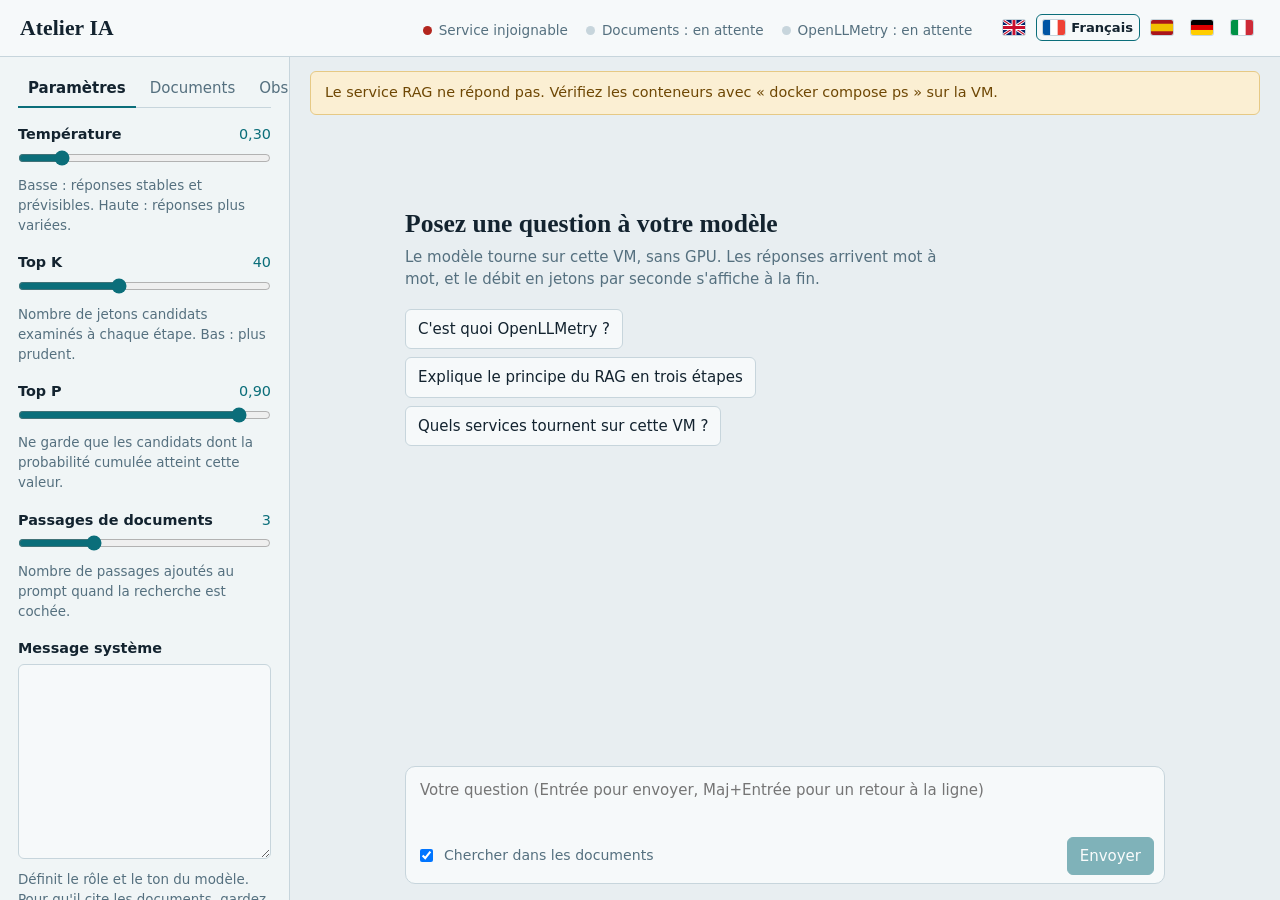
==== commit 6a044a30: "improving the telemetry, VScode and webui" ====
--- a/stack/web/index.html
+++ b/stack/web/index.html
@@ -118,6 +118,13 @@
   .kb-actions { display: flex; flex-direction: column; gap: 8px; }
   #kb-msg { margin: 10px 0 0; font-size: .82rem; color: var(--muted); min-height: 1.2em; }
 
+  .codeview { display: flex; flex-direction: column; min-height: 0; min-width: 0; padding: 16px 20px; gap: 10px; }
+  .codeview[hidden] { display: none; }
+  .codeview .file { font-family: ui-monospace, SFMono-Regular, Menlo, Consolas, monospace; font-size: .85rem; color: var(--muted); }
+  .codeview pre {
+    flex: 1; margin: 0; overflow: auto; padding: 12px 14px; border-radius: 8px; border: 1px solid var(--line);
+    background: var(--panel); font-family: ui-monospace, SFMono-Regular, Menlo, Consolas, monospace; font-size: .82rem; line-height: 1.5; tab-size: 4;
+  }
   .chat { display: flex; flex-direction: column; min-height: 0; min-width: 0; }
   .notice {
     margin: 14px 20px 0; padding: 10px 14px; border-radius: 6px;
@@ -220,6 +227,7 @@
     <div class="tabs" role="tablist" data-i18n-aria="tabsAria" aria-label="Panneau latéral">
       <button type="button" role="tab" id="tab-settings" aria-controls="panel-settings" aria-selected="true" data-i18n="tabSettings">Paramètres</button>
       <button type="button" role="tab" id="tab-docs" aria-controls="panel-docs" aria-selected="false" tabindex="-1" data-i18n="tabDocs">Documents</button>
+      <button type="button" role="tab" id="tab-obs" aria-controls="panel-obs" aria-selected="false" tabindex="-1" data-i18n="tabObs">Observability</button>
     </div>
 
     <section id="panel-settings" role="tabpanel" aria-labelledby="tab-settings">
@@ -262,9 +270,18 @@
       </div>
       <p id="kb-msg" role="status"></p>
     </section>
+
+    <section id="panel-obs" role="tabpanel" aria-labelledby="tab-obs" hidden>
+      <p class="hint" data-i18n="obsHint">Code qui configure OpenLLMetry (Traceloop) pour envoyer les traces vers Dynatrace AI Observability.</p>
+    </section>
   </aside>
 
-  <main class="chat">
+  <main class="codeview" id="codeview" hidden>
+    <div class="file" id="code-file">app/telemetry.py</div>
+    <pre><code id="code-body"></code></pre>
+  </main>
+
+  <main class="chat" id="chatview">
     <div id="notice" class="notice" hidden></div>
     <div id="log" role="log" aria-live="polite">
       <div class="col" id="messages">
@@ -299,7 +316,7 @@
 /* ---------- i18n ---------- */
 const I18N = {
   fr: {
-    title: "Atelier IA", pageTitle: "Atelier IA - Chat", tabsAria: "Panneau latéral", tabSettings: "Paramètres", tabDocs: "Documents",
+    title: "Atelier IA", pageTitle: "Atelier IA - Chat", tabsAria: "Panneau latéral", tabSettings: "Paramètres", tabDocs: "Documents", tabObs: "Observability", obsHint: "Code qui configure OpenLLMetry (Traceloop) pour envoyer les traces vers Dynatrace AI Observability.", obsLoading: "Chargement du code…", obsFail: "Code indisponible.",
     temp: "Température", tempHint: "Basse : réponses stables et prévisibles. Haute : réponses plus variées.",
     topk: "Top K", topkHint: "Nombre de jetons candidats examinés à chaque étape. Bas : plus prudent.",
     topp: "Top P", toppHint: "Ne garde que les candidats dont la probabilité cumulée atteint cette valeur.",
@@ -330,7 +347,7 @@
     metaDone: "{n} jetons, {tps} jetons/s, {total} s au total. Réglages : température {t}, top K {k}, top P {p}.",
   },
   en: {
-    title: "AI Workshop", pageTitle: "AI Workshop - Chat", tabsAria: "Side panel", tabSettings: "Settings", tabDocs: "Documents",
+    title: "AI Workshop", pageTitle: "AI Workshop - Chat", tabsAria: "Side panel", tabSettings: "Settings", tabDocs: "Documents", tabObs: "Observability", obsHint: "Code that configures OpenLLMetry (Traceloop) to send traces to Dynatrace AI Observability.", obsLoading: "Loading code…", obsFail: "Code unavailable.",
     temp: "Temperature", tempHint: "Low: stable, predictable answers. High: more varied answers.",
     topk: "Top K", topkHint: "Number of candidate tokens considered at each step. Low: more cautious.",
     topp: "Top P", toppHint: "Keeps only the candidates whose cumulative probability reaches this value.",
@@ -361,7 +378,7 @@
     metaDone: "{n} tokens, {tps} tokens/s, {total} s total. Settings: temperature {t}, top K {k}, top P {p}.",
   },
   es: {
-    title: "Taller de IA", pageTitle: "Taller de IA - Chat", tabsAria: "Panel lateral", tabSettings: "Ajustes", tabDocs: "Documentos",
+    title: "Taller de IA", pageTitle: "Taller de IA - Chat", tabsAria: "Panel lateral", tabSettings: "Ajustes", tabDocs: "Documentos", tabObs: "Observability", obsHint: "Código que configura OpenLLMetry (Traceloop) para enviar las trazas a Dynatrace AI Observability.", obsLoading: "Cargando el código…", obsFail: "Código no disponible.",
     temp: "Temperatura", tempHint: "Baja: respuestas estables y predecibles. Alta: respuestas más variadas.",
     topk: "Top K", topkHint: "Número de tokens candidatos examinados en cada paso. Bajo: más prudente.",
     topp: "Top P", toppHint: "Conserva solo los candidatos cuya probabilidad acumulada alcanza este valor.",
@@ -392,7 +409,7 @@
     metaDone: "{n} tokens, {tps} tokens/s, {total} s en total. Ajustes: temperatura {t}, top K {k}, top P {p}.",
   },
   de: {
-    title: "KI-Workshop", pageTitle: "KI-Workshop - Chat", tabsAria: "Seitenleiste", tabSettings: "Einstellungen", tabDocs: "Dokumente",
+    title: "KI-Workshop", pageTitle: "KI-Workshop - Chat", tabsAria: "Seitenleiste", tabSettings: "Einstellungen", tabDocs: "Dokumente", tabObs: "Observability", obsHint: "Code, der OpenLLMetry (Traceloop) konfiguriert, um Traces an Dynatrace AI Observability zu senden.", obsLoading: "Code wird geladen…", obsFail: "Code nicht verfügbar.",
     temp: "Temperatur", tempHint: "Niedrig: stabile, vorhersehbare Antworten. Hoch: abwechslungsreichere Antworten.",
     topk: "Top K", topkHint: "Anzahl der in jedem Schritt geprüften Kandidaten-Tokens. Niedrig: vorsichtiger.",
     topp: "Top P", toppHint: "Behält nur die Kandidaten, deren kumulierte Wahrscheinlichkeit diesen Wert erreicht.",
@@ -423,7 +440,7 @@
     metaDone: "{n} Tokens, {tps} Tokens/s, {total} s insgesamt. Einstellungen: Temperatur {t}, Top K {k}, Top P {p}.",
   },
   it: {
-    title: "Laboratorio IA", pageTitle: "Laboratorio IA - Chat", tabsAria: "Pannello laterale", tabSettings: "Impostazioni", tabDocs: "Documenti",
+    title: "Laboratorio IA", pageTitle: "Laboratorio IA - Chat", tabsAria: "Pannello laterale", tabSettings: "Impostazioni", tabDocs: "Documenti", tabObs: "Observability", obsHint: "Codice che configura OpenLLMetry (Traceloop) per inviare le tracce a Dynatrace AI Observability.", obsLoading: "Caricamento del codice…", obsFail: "Codice non disponibile.",
     temp: "Temperatura", tempHint: "Bassa: risposte stabili e prevedibili. Alta: risposte più varie.",
     topk: "Top K", topkHint: "Numero di token candidati esaminati a ogni passo. Basso: più prudente.",
     topp: "Top P", toppHint: "Mantiene solo i candidati la cui probabilità cumulativa raggiunge questo valore.",
@@ -600,12 +617,24 @@
 paintSettings();
 
 /* ---------- side panel tabs ---------- */
-const tabs = [["tab-settings", "panel-settings"], ["tab-docs", "panel-docs"]];
+const tabs = [["tab-settings", "panel-settings"], ["tab-docs", "panel-docs"], ["tab-obs", "panel-obs"]];
 function selectTab(i) {
-  tabs.forEach(([t, p], j) => {
-    $(t).setAttribute("aria-selected", j === i); $(t).tabIndex = j === i ? 0 : -1; $(p).hidden = j !== i;
+  tabs.forEach(([tab, panel], j) => {
+    $(tab).setAttribute("aria-selected", j === i); $(tab).tabIndex = j === i ? 0 : -1; $(panel).hidden = j !== i;
   });
+  const obs = tabs[i][0] === "tab-obs";
+  $("chatview").hidden = obs; $("codeview").hidden = !obs;
+  if (obs) loadCode();
   $(tabs[i][0]).focus();
+}
+let codeLoaded = false;
+async function loadCode() {
+  if (codeLoaded) return;
+  $("code-body").textContent = t("obsLoading");
+  try {
+    const j = await (await fetch("/api/observability/code")).json();
+    $("code-file").textContent = j.file; $("code-body").textContent = j.code; codeLoaded = true;
+  } catch { $("code-body").textContent = t("obsFail"); }
 }
 tabs.forEach(([t], i) => {
   $(t).addEventListener("click", () => selectTab(i));
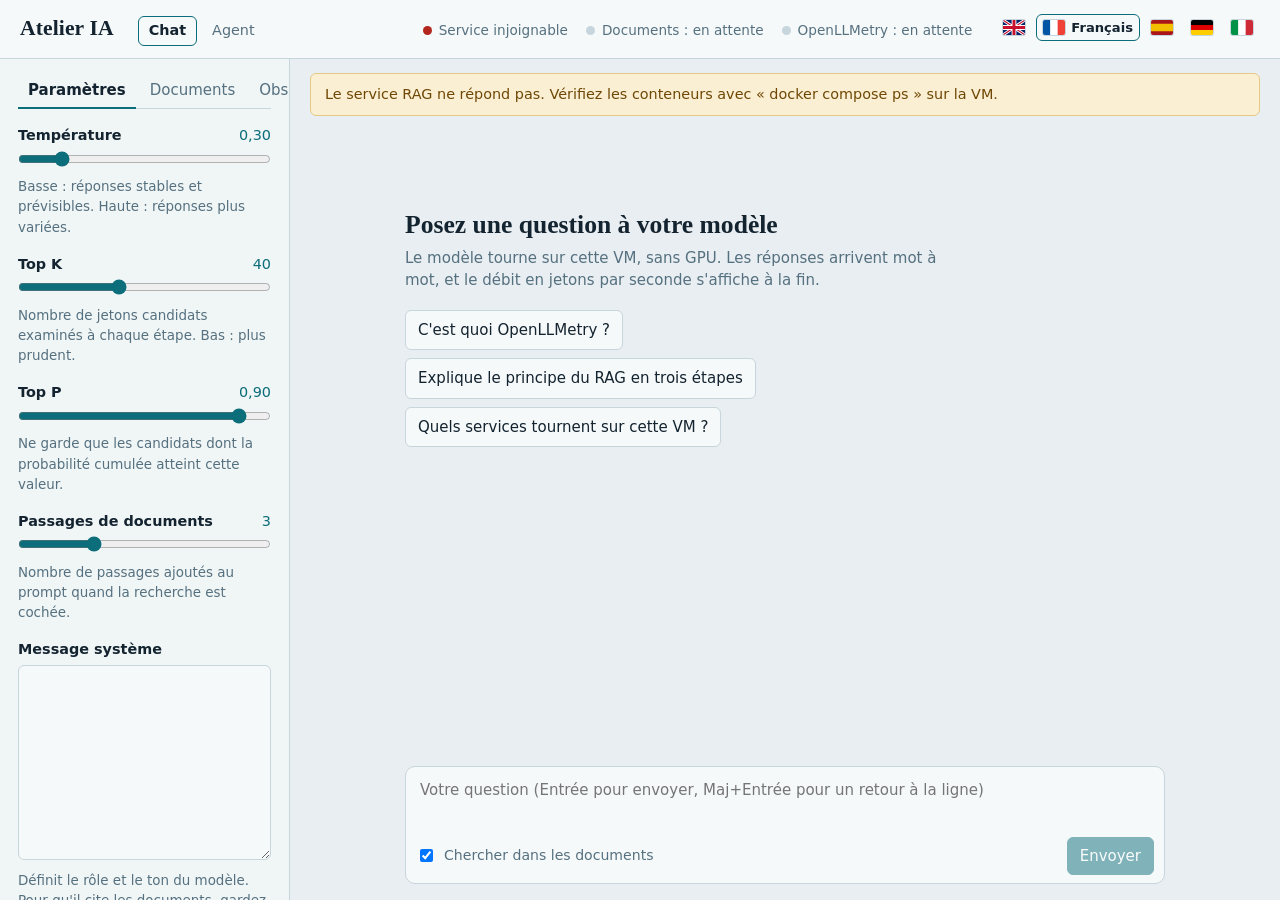
==== commit d4baf5bd: "Adding agentic AI, adding MCP exercise" ====
--- a/stack/web/index.html
+++ b/stack/web/index.html
@@ -4,216 +4,16 @@
 <meta charset="utf-8">
 <meta name="viewport" content="width=device-width, initial-scale=1">
 <title>Atelier IA - Chat</title>
-<style>
-  :root {
-    color-scheme: light dark;
-    --bg: #E8EEF1;
-    --panel: #F6F9FA;
-    --ink: #13232F;
-    --muted: #55707F;
-    --line: #C7D5DC;
-    --accent: #0B6E7A;
-    --accent-ink: #FFFFFF;
-    --note: #FBEFD3;
-    --note-ink: #6E4704;
-    --note-line: #E6C985;
-    --ok: #1E7A46;
-    --warn: #B7791F;
-    --err: #B3261E;
-    --ui: system-ui, -apple-system, "Segoe UI", Roboto, "Helvetica Neue", sans-serif;
-    --serif: "Iowan Old Style", Charter, "Palatino Linotype", Georgia, serif;
-  }
-  @media (prefers-color-scheme: dark) {
-    :root {
-      --bg: #0C1820;
-      --panel: #12242D;
-      --ink: #E3ECF0;
-      --muted: #8DA3AF;
-      --line: #25404C;
-      --accent: #3DB4C2;
-      --accent-ink: #062228;
-      --note: #2B2412;
-      --note-ink: #EBCB8B;
-      --note-line: #5B4A1E;
-      --ok: #4CC47D;
-      --warn: #E0A33A;
-      --err: #FF8A80;
-    }
-  }
-
-  * { box-sizing: border-box; }
-  html, body { height: 100%; }
-  body {
-    margin: 0;
-    font-family: var(--ui);
-    font-size: 15px;
-    line-height: 1.5;
-    background: var(--bg);
-    color: var(--ink);
-    display: grid;
-    grid-template-rows: auto minmax(0, 1fr);
-  }
-  :focus-visible { outline: 2px solid var(--accent); outline-offset: 2px; }
-
-  /* ---- top bar ---- */
-  .top {
-    display: flex; flex-wrap: wrap; align-items: baseline; gap: 6px 24px;
-    padding: 12px 20px;
-    border-bottom: 1px solid var(--line);
-    background: var(--panel);
-  }
-  .top h1 { margin: 0; font-family: var(--serif); font-size: 1.35rem; font-weight: 700; letter-spacing: .005em; }
-  .lang { display: flex; gap: 4px; }
-  .lang button {
-    font: inherit; font-size: .82rem; cursor: pointer; display: inline-flex; align-items: center; gap: 6px;
-    padding: 3px 6px; border-radius: 6px; border: 1px solid transparent; background: none; color: var(--muted);
-  }
-  .lang button:hover { border-color: var(--line); }
-  .lang button[aria-pressed="true"] { border-color: var(--accent); color: var(--ink); font-weight: 600; }
-  .lang button:not([aria-pressed="true"]) .ln { display: none; }
-  .lang svg { width: 22px; height: 15px; border-radius: 2px; box-shadow: 0 0 0 1px var(--line); flex: none; }
-  .status { display: flex; flex-wrap: wrap; gap: 6px 18px; margin-left: auto; color: var(--muted); font-size: .85rem; }
-  .chip { display: inline-flex; align-items: center; gap: 7px; }
-  .dot { width: 9px; height: 9px; border-radius: 50%; background: var(--warn); flex: none; }
-  .chip.ok .dot { background: var(--ok); }
-  .chip.off .dot { background: var(--line); }
-  .chip.err .dot { background: var(--err); }
-
-  /* ---- layout ---- */
-  .shell { display: grid; grid-template-columns: 290px minmax(0, 1fr); min-height: 0; }
-  .kb {
-    border-right: 1px solid var(--line); padding: 18px; overflow: auto;
-    background: color-mix(in srgb, var(--panel) 60%, var(--bg));
-  }
-  .tabs { display: flex; gap: 4px; margin: -4px 0 16px; border-bottom: 1px solid var(--line); }
-  .tabs button {
-    font: inherit; cursor: pointer; background: none; border: 0; border-bottom: 2px solid transparent;
-    color: var(--muted); padding: 6px 10px; margin-bottom: -1px;
-  }
-  .tabs button[aria-selected="true"] { color: var(--ink); border-bottom-color: var(--accent); font-weight: 600; }
-  .field { margin: 0 0 16px; }
-  .field label { display: flex; justify-content: space-between; align-items: baseline; font-size: .9rem; font-weight: 600; margin-bottom: 4px; }
-  .field output { font-weight: 400; color: var(--accent); font-variant-numeric: tabular-nums; }
-  .field input[type=range] { width: 100%; margin: 0; accent-color: var(--accent); }
-  .field textarea {
-    width: 100%; resize: vertical; font: inherit; font-size: .85rem; line-height: 1.45; padding: 8px;
-    border-radius: 6px; border: 1px solid var(--line); background: var(--panel); color: var(--ink);
-  }
-  .field .hint { margin: 4px 0 0; }
-  .hint { margin: 0 0 14px; color: var(--muted); font-size: .84rem; }
-  #docs { list-style: none; margin: 0 0 14px; padding: 0; }
-  #docs li { display: flex; align-items: center; gap: 8px; padding: 7px 0; border-bottom: 1px solid var(--line); font-size: .88rem; }
-  #docs .name { flex: 1; min-width: 0; overflow-wrap: anywhere; }
-  #docs .n { color: var(--muted); font-size: .8rem; white-space: nowrap; }
-  #docs button { all: unset; cursor: pointer; color: var(--muted); padding: 2px 6px; border-radius: 4px; font-size: .8rem; }
-  #docs button:hover { color: var(--err); }
-  #docs button:focus-visible { outline: 2px solid var(--accent); }
-  .empty-docs { color: var(--muted); font-size: .85rem; }
-  .btn {
-    font: inherit; cursor: pointer; border-radius: 6px; padding: 7px 12px;
-    border: 1px solid var(--accent); background: var(--accent); color: var(--accent-ink);
-  }
-  .btn.ghost { background: transparent; color: var(--accent); }
-  .btn:disabled { opacity: .5; cursor: not-allowed; }
-  .kb-actions { display: flex; flex-direction: column; gap: 8px; }
-  #kb-msg { margin: 10px 0 0; font-size: .82rem; color: var(--muted); min-height: 1.2em; }
-
-  .codeview { display: flex; flex-direction: column; min-height: 0; min-width: 0; padding: 16px 20px; gap: 10px; }
-  .codeview[hidden] { display: none; }
-  .codeview .file { font-family: ui-monospace, SFMono-Regular, Menlo, Consolas, monospace; font-size: .85rem; color: var(--muted); }
-  .codeview pre {
-    flex: 1; margin: 0; overflow: auto; padding: 12px 14px; border-radius: 8px; border: 1px solid var(--line);
-    background: var(--panel); font-family: ui-monospace, SFMono-Regular, Menlo, Consolas, monospace; font-size: .82rem; line-height: 1.5; tab-size: 4;
-  }
-  .chat { display: flex; flex-direction: column; min-height: 0; min-width: 0; }
-  .notice {
-    margin: 14px 20px 0; padding: 10px 14px; border-radius: 6px;
-    background: var(--note); color: var(--note-ink); border: 1px solid var(--note-line); font-size: .9rem;
-  }
-  #log { flex: 1; overflow: auto; padding: 22px 20px 10px; scroll-behavior: smooth; }
-  .col { max-width: 760px; margin: 0 auto; }
-
-  /* ---- empty state ---- */
-  #empty h2 { font-family: var(--serif); font-size: 1.6rem; margin: 8vh 0 6px; line-height: 1.2; }
-  #empty p { color: var(--muted); margin: 0 0 18px; max-width: 56ch; }
-  .starters { display: flex; flex-direction: column; align-items: flex-start; gap: 8px; }
-  .starters button {
-    font: inherit; cursor: pointer; text-align: left; padding: 8px 12px; border-radius: 6px;
-    border: 1px solid var(--line); background: var(--panel); color: var(--ink);
-  }
-  .starters button:hover { border-color: var(--accent); }
-
-  /* ---- messages ---- */
-  .msg { margin: 0 0 22px; }
-  .msg.user {
-    margin-left: auto; width: fit-content; max-width: 88%;
-    padding: 9px 14px; border-radius: 10px 10px 2px 10px;
-    background: var(--panel); border: 1px solid var(--line); white-space: pre-wrap; overflow-wrap: anywhere;
-  }
-  .msg.bot { border-left: 3px solid var(--accent); padding-left: 16px; }
-  .msg.bot .body { font-family: var(--serif); font-size: 1.05rem; line-height: 1.65; overflow-wrap: anywhere; }
-  .body p { margin: 0 0 .8em; }
-  .body ul, .body ol { margin: 0 0 .8em; padding-left: 1.4em; }
-  .body h4 { margin: .9em 0 .3em; font-family: var(--ui); font-size: .95rem; }
-  .body code { font-family: ui-monospace, SFMono-Regular, Menlo, Consolas, monospace; font-size: .86em; background: var(--panel); border: 1px solid var(--line); border-radius: 4px; padding: 0 4px; }
-  .body pre { overflow: auto; background: var(--panel); border: 1px solid var(--line); border-radius: 6px; padding: 10px 12px; }
-  .body pre code { background: none; border: 0; padding: 0; }
-  .body .err { color: var(--err); font-family: var(--ui); font-size: .95rem; }
-  .thinking { color: var(--muted); font-family: var(--ui); font-size: .92rem; }
-  .cite {
-    display: inline-block; min-width: 1.35em; margin: 0 1px; padding: 0 4px; text-align: center; cursor: pointer;
-    font-family: var(--ui); font-size: .72rem; font-weight: 600; line-height: 1.5; vertical-align: super;
-    border-radius: 4px; background: var(--note); color: var(--note-ink); border: 1px solid var(--note-line);
-  }
-  .cite:hover { border-color: var(--note-ink); }
-
-  .passages { margin-top: 10px; font-family: var(--ui); }
-  .passages summary { cursor: pointer; color: var(--muted); font-size: .85rem; width: fit-content; }
-  .passages ol { list-style: none; margin: 8px 0 0; padding: 0; display: grid; gap: 8px; }
-  .passages li {
-    padding: 8px 12px; border-radius: 6px; background: var(--note); color: var(--note-ink);
-    border: 1px solid var(--note-line); font-size: .85rem;
-  }
-  .passages li.flash { animation: flash 1.2s ease-out; }
-  @keyframes flash { from { box-shadow: 0 0 0 3px var(--accent); } to { box-shadow: 0 0 0 3px transparent; } }
-  .ph { display: flex; align-items: center; gap: 10px; font-weight: 600; }
-  .ph .src { flex: 1; min-width: 0; overflow-wrap: anywhere; }
-  .bar { width: 64px; height: 5px; border-radius: 3px; background: color-mix(in srgb, var(--note-ink) 20%, transparent); overflow: hidden; flex: none; }
-  .bar i { display: block; height: 100%; background: var(--note-ink); }
-  .pct { font-weight: 400; font-variant-numeric: tabular-nums; min-width: 3.2em; text-align: right; }
-  .pt { margin: 6px 0 0; display: -webkit-box; -webkit-line-clamp: 3; -webkit-box-orient: vertical; overflow: hidden; cursor: pointer; white-space: pre-wrap; }
-  .pt.open { display: block; }
-  .meta { margin: 8px 0 0; color: var(--muted); font-size: .8rem; font-variant-numeric: tabular-nums; }
-
-  /* ---- composer ---- */
-  #composer { padding: 10px 20px 16px; }
-  #composer .col { border: 1px solid var(--line); border-radius: 10px; background: var(--panel); padding: 8px 10px; }
-  #q {
-    width: 100%; resize: none; border: 0; background: transparent; color: var(--ink);
-    font: inherit; padding: 4px 4px 6px; max-height: 30vh;
-  }
-  #q:focus { outline: none; }
-  #composer .col:focus-within { border-color: var(--accent); }
-  .row { display: flex; align-items: center; justify-content: space-between; gap: 12px; flex-wrap: wrap; }
-  .check { display: inline-flex; align-items: center; gap: 8px; color: var(--muted); font-size: .88rem; cursor: pointer; }
-
-  @media (max-width: 820px) {
-    body { grid-template-rows: auto minmax(0, 1fr); }
-    .shell { grid-template-columns: 1fr; grid-template-rows: auto minmax(0, 1fr); }
-    .kb { border-right: 0; border-bottom: 1px solid var(--line); max-height: 42vh; }
-    .status { margin-left: 0; }
-    .lang { margin-left: auto; }
-  }
-  @media (prefers-reduced-motion: reduce) {
-    #log { scroll-behavior: auto; }
-    .passages li.flash { animation: none; outline: 2px solid var(--accent); }
-  }
-</style>
+<link rel="stylesheet" href="common.css">
 </head>
 <body>
 
 <header class="top">
   <h1 data-i18n="title">Atelier IA</h1>
+  <nav class="pages" aria-label="Pages">
+    <a href="/" aria-current="page" data-i18n="navChat">Chat</a>
+    <a href="/agent.html" data-i18n="navAgent">Agent</a>
+  </nav>
   <div class="status" aria-live="polite">
     <span class="chip" id="st-model"><i class="dot"></i><span></span></span>
     <span class="chip off" id="st-docs"><i class="dot"></i><span></span></span>
@@ -316,7 +116,7 @@
 /* ---------- i18n ---------- */
 const I18N = {
   fr: {
-    title: "Atelier IA", pageTitle: "Atelier IA - Chat", tabsAria: "Panneau latéral", tabSettings: "Paramètres", tabDocs: "Documents", tabObs: "Observability", obsHint: "Code qui configure OpenLLMetry (Traceloop) pour envoyer les traces vers Dynatrace AI Observability.", obsLoading: "Chargement du code…", obsFail: "Code indisponible.",
+    title: "Atelier IA", pageTitle: "Atelier IA - Chat", navChat: "Chat", navAgent: "Agent", tabsAria: "Panneau latéral", tabSettings: "Paramètres", tabDocs: "Documents", tabObs: "Observability", obsHint: "Code qui configure OpenLLMetry (Traceloop) pour envoyer les traces vers Dynatrace AI Observability.", obsLoading: "Chargement du code…", obsFail: "Code indisponible.",
     temp: "Température", tempHint: "Basse : réponses stables et prévisibles. Haute : réponses plus variées.",
     topk: "Top K", topkHint: "Nombre de jetons candidats examinés à chaque étape. Bas : plus prudent.",
     topp: "Top P", toppHint: "Ne garde que les candidats dont la probabilité cumulée atteint cette valeur.",
@@ -347,7 +147,7 @@
     metaDone: "{n} jetons, {tps} jetons/s, {total} s au total. Réglages : température {t}, top K {k}, top P {p}.",
   },
   en: {
-    title: "AI Workshop", pageTitle: "AI Workshop - Chat", tabsAria: "Side panel", tabSettings: "Settings", tabDocs: "Documents", tabObs: "Observability", obsHint: "Code that configures OpenLLMetry (Traceloop) to send traces to Dynatrace AI Observability.", obsLoading: "Loading code…", obsFail: "Code unavailable.",
+    title: "AI Workshop", pageTitle: "AI Workshop - Chat", navChat: "Chat", navAgent: "Agent", tabsAria: "Side panel", tabSettings: "Settings", tabDocs: "Documents", tabObs: "Observability", obsHint: "Code that configures OpenLLMetry (Traceloop) to send traces to Dynatrace AI Observability.", obsLoading: "Loading code…", obsFail: "Code unavailable.",
     temp: "Temperature", tempHint: "Low: stable, predictable answers. High: more varied answers.",
     topk: "Top K", topkHint: "Number of candidate tokens considered at each step. Low: more cautious.",
     topp: "Top P", toppHint: "Keeps only the candidates whose cumulative probability reaches this value.",
@@ -378,7 +178,7 @@
     metaDone: "{n} tokens, {tps} tokens/s, {total} s total. Settings: temperature {t}, top K {k}, top P {p}.",
   },
   es: {
-    title: "Taller de IA", pageTitle: "Taller de IA - Chat", tabsAria: "Panel lateral", tabSettings: "Ajustes", tabDocs: "Documentos", tabObs: "Observability", obsHint: "Código que configura OpenLLMetry (Traceloop) para enviar las trazas a Dynatrace AI Observability.", obsLoading: "Cargando el código…", obsFail: "Código no disponible.",
+    title: "Taller de IA", pageTitle: "Taller de IA - Chat", navChat: "Chat", navAgent: "Agente", tabsAria: "Panel lateral", tabSettings: "Ajustes", tabDocs: "Documentos", tabObs: "Observability", obsHint: "Código que configura OpenLLMetry (Traceloop) para enviar las trazas a Dynatrace AI Observability.", obsLoading: "Cargando el código…", obsFail: "Código no disponible.",
     temp: "Temperatura", tempHint: "Baja: respuestas estables y predecibles. Alta: respuestas más variadas.",
     topk: "Top K", topkHint: "Número de tokens candidatos examinados en cada paso. Bajo: más prudente.",
     topp: "Top P", toppHint: "Conserva solo los candidatos cuya probabilidad acumulada alcanza este valor.",
@@ -409,7 +209,7 @@
     metaDone: "{n} tokens, {tps} tokens/s, {total} s en total. Ajustes: temperatura {t}, top K {k}, top P {p}.",
   },
   de: {
-    title: "KI-Workshop", pageTitle: "KI-Workshop - Chat", tabsAria: "Seitenleiste", tabSettings: "Einstellungen", tabDocs: "Dokumente", tabObs: "Observability", obsHint: "Code, der OpenLLMetry (Traceloop) konfiguriert, um Traces an Dynatrace AI Observability zu senden.", obsLoading: "Code wird geladen…", obsFail: "Code nicht verfügbar.",
+    title: "KI-Workshop", pageTitle: "KI-Workshop - Chat", navChat: "Chat", navAgent: "Agent", tabsAria: "Seitenleiste", tabSettings: "Einstellungen", tabDocs: "Dokumente", tabObs: "Observability", obsHint: "Code, der OpenLLMetry (Traceloop) konfiguriert, um Traces an Dynatrace AI Observability zu senden.", obsLoading: "Code wird geladen…", obsFail: "Code nicht verfügbar.",
     temp: "Temperatur", tempHint: "Niedrig: stabile, vorhersehbare Antworten. Hoch: abwechslungsreichere Antworten.",
     topk: "Top K", topkHint: "Anzahl der in jedem Schritt geprüften Kandidaten-Tokens. Niedrig: vorsichtiger.",
     topp: "Top P", toppHint: "Behält nur die Kandidaten, deren kumulierte Wahrscheinlichkeit diesen Wert erreicht.",
@@ -440,7 +240,7 @@
     metaDone: "{n} Tokens, {tps} Tokens/s, {total} s insgesamt. Einstellungen: Temperatur {t}, Top K {k}, Top P {p}.",
   },
   it: {
-    title: "Laboratorio IA", pageTitle: "Laboratorio IA - Chat", tabsAria: "Pannello laterale", tabSettings: "Impostazioni", tabDocs: "Documenti", tabObs: "Observability", obsHint: "Codice che configura OpenLLMetry (Traceloop) per inviare le tracce a Dynatrace AI Observability.", obsLoading: "Caricamento del codice…", obsFail: "Codice non disponibile.",
+    title: "Laboratorio IA", pageTitle: "Laboratorio IA - Chat", navChat: "Chat", navAgent: "Agente", tabsAria: "Pannello laterale", tabSettings: "Impostazioni", tabDocs: "Documenti", tabObs: "Observability", obsHint: "Codice che configura OpenLLMetry (Traceloop) per inviare le tracce a Dynatrace AI Observability.", obsLoading: "Caricamento del codice…", obsFail: "Codice non disponibile.",
     temp: "Temperatura", tempHint: "Bassa: risposte stabili e prevedibili. Alta: risposte più varie.",
     topk: "Top K", topkHint: "Numero di token candidati esaminati a ogni passo. Basso: più prudente.",
     topp: "Top P", toppHint: "Mantiene solo i candidati la cui probabilità cumulativa raggiunge questo valore.",
--- a/stack/web/common.css
+++ b/stack/web/common.css
@@ -0,0 +1,212 @@
+  :root {
+    color-scheme: light dark;
+    --bg: #E8EEF1;
+    --panel: #F6F9FA;
+    --ink: #13232F;
+    --muted: #55707F;
+    --line: #C7D5DC;
+    --accent: #0B6E7A;
+    --accent-ink: #FFFFFF;
+    --note: #FBEFD3;
+    --note-ink: #6E4704;
+    --note-line: #E6C985;
+    --ok: #1E7A46;
+    --warn: #B7791F;
+    --err: #B3261E;
+    --ui: system-ui, -apple-system, "Segoe UI", Roboto, "Helvetica Neue", sans-serif;
+    --serif: "Iowan Old Style", Charter, "Palatino Linotype", Georgia, serif;
+  }
+  @media (prefers-color-scheme: dark) {
+    :root {
+      --bg: #0C1820;
+      --panel: #12242D;
+      --ink: #E3ECF0;
+      --muted: #8DA3AF;
+      --line: #25404C;
+      --accent: #3DB4C2;
+      --accent-ink: #062228;
+      --note: #2B2412;
+      --note-ink: #EBCB8B;
+      --note-line: #5B4A1E;
+      --ok: #4CC47D;
+      --warn: #E0A33A;
+      --err: #FF8A80;
+    }
+  }
+
+  * { box-sizing: border-box; }
+  html, body { height: 100%; }
+  body {
+    margin: 0;
+    font-family: var(--ui);
+    font-size: 15px;
+    line-height: 1.5;
+    background: var(--bg);
+    color: var(--ink);
+    display: grid;
+    grid-template-rows: auto minmax(0, 1fr);
+  }
+  :focus-visible { outline: 2px solid var(--accent); outline-offset: 2px; }
+
+  /* ---- top bar ---- */
+  .top {
+    display: flex; flex-wrap: wrap; align-items: baseline; gap: 6px 24px;
+    padding: 12px 20px;
+    border-bottom: 1px solid var(--line);
+    background: var(--panel);
+  }
+  .top h1 { margin: 0; font-family: var(--serif); font-size: 1.35rem; font-weight: 700; letter-spacing: .005em; }
+  .lang { display: flex; gap: 4px; }
+  .lang button {
+    font: inherit; font-size: .82rem; cursor: pointer; display: inline-flex; align-items: center; gap: 6px;
+    padding: 3px 6px; border-radius: 6px; border: 1px solid transparent; background: none; color: var(--muted);
+  }
+  .lang button:hover { border-color: var(--line); }
+  .lang button[aria-pressed="true"] { border-color: var(--accent); color: var(--ink); font-weight: 600; }
+  .lang button:not([aria-pressed="true"]) .ln { display: none; }
+  .lang svg { width: 22px; height: 15px; border-radius: 2px; box-shadow: 0 0 0 1px var(--line); flex: none; }
+  .status { display: flex; flex-wrap: wrap; gap: 6px 18px; margin-left: auto; color: var(--muted); font-size: .85rem; }
+  .chip { display: inline-flex; align-items: center; gap: 7px; }
+  .dot { width: 9px; height: 9px; border-radius: 50%; background: var(--warn); flex: none; }
+  .chip.ok .dot { background: var(--ok); }
+  .chip.off .dot { background: var(--line); }
+  .chip.err .dot { background: var(--err); }
+
+  /* ---- layout ---- */
+  .shell { display: grid; grid-template-columns: 290px minmax(0, 1fr); min-height: 0; }
+  .kb {
+    border-right: 1px solid var(--line); padding: 18px; overflow: auto;
+    background: color-mix(in srgb, var(--panel) 60%, var(--bg));
+  }
+  .tabs { display: flex; gap: 4px; margin: -4px 0 16px; border-bottom: 1px solid var(--line); }
+  .tabs button {
+    font: inherit; cursor: pointer; background: none; border: 0; border-bottom: 2px solid transparent;
+    color: var(--muted); padding: 6px 10px; margin-bottom: -1px;
+  }
+  .tabs button[aria-selected="true"] { color: var(--ink); border-bottom-color: var(--accent); font-weight: 600; }
+  .field { margin: 0 0 16px; }
+  .field label { display: flex; justify-content: space-between; align-items: baseline; font-size: .9rem; font-weight: 600; margin-bottom: 4px; }
+  .field output { font-weight: 400; color: var(--accent); font-variant-numeric: tabular-nums; }
+  .field input[type=range] { width: 100%; margin: 0; accent-color: var(--accent); }
+  .field textarea {
+    width: 100%; resize: vertical; font: inherit; font-size: .85rem; line-height: 1.45; padding: 8px;
+    border-radius: 6px; border: 1px solid var(--line); background: var(--panel); color: var(--ink);
+  }
+  .field .hint { margin: 4px 0 0; }
+  .hint { margin: 0 0 14px; color: var(--muted); font-size: .84rem; }
+  #docs { list-style: none; margin: 0 0 14px; padding: 0; }
+  #docs li { display: flex; align-items: center; gap: 8px; padding: 7px 0; border-bottom: 1px solid var(--line); font-size: .88rem; }
+  #docs .name { flex: 1; min-width: 0; overflow-wrap: anywhere; }
+  #docs .n { color: var(--muted); font-size: .8rem; white-space: nowrap; }
+  #docs button { all: unset; cursor: pointer; color: var(--muted); padding: 2px 6px; border-radius: 4px; font-size: .8rem; }
+  #docs button:hover { color: var(--err); }
+  #docs button:focus-visible { outline: 2px solid var(--accent); }
+  .empty-docs { color: var(--muted); font-size: .85rem; }
+  .btn {
+    font: inherit; cursor: pointer; border-radius: 6px; padding: 7px 12px;
+    border: 1px solid var(--accent); background: var(--accent); color: var(--accent-ink);
+  }
+  .btn.ghost { background: transparent; color: var(--accent); }
+  .btn:disabled { opacity: .5; cursor: not-allowed; }
+  .kb-actions { display: flex; flex-direction: column; gap: 8px; }
+  #kb-msg { margin: 10px 0 0; font-size: .82rem; color: var(--muted); min-height: 1.2em; }
+
+  .codeview { display: flex; flex-direction: column; min-height: 0; min-width: 0; padding: 16px 20px; gap: 10px; }
+  .codeview[hidden] { display: none; }
+  .codeview .file { font-family: ui-monospace, SFMono-Regular, Menlo, Consolas, monospace; font-size: .85rem; color: var(--muted); }
+  .codeview pre {
+    flex: 1; margin: 0; overflow: auto; padding: 12px 14px; border-radius: 8px; border: 1px solid var(--line);
+    background: var(--panel); font-family: ui-monospace, SFMono-Regular, Menlo, Consolas, monospace; font-size: .82rem; line-height: 1.5; tab-size: 4;
+  }
+  .chat { display: flex; flex-direction: column; min-height: 0; min-width: 0; }
+  .notice {
+    margin: 14px 20px 0; padding: 10px 14px; border-radius: 6px;
+    background: var(--note); color: var(--note-ink); border: 1px solid var(--note-line); font-size: .9rem;
+  }
+  #log { flex: 1; overflow: auto; padding: 22px 20px 10px; scroll-behavior: smooth; }
+  .col { max-width: 760px; margin: 0 auto; }
+
+  /* ---- empty state ---- */
+  #empty h2 { font-family: var(--serif); font-size: 1.6rem; margin: 8vh 0 6px; line-height: 1.2; }
+  #empty p { color: var(--muted); margin: 0 0 18px; max-width: 56ch; }
+  .starters { display: flex; flex-direction: column; align-items: flex-start; gap: 8px; }
+  .starters button {
+    font: inherit; cursor: pointer; text-align: left; padding: 8px 12px; border-radius: 6px;
+    border: 1px solid var(--line); background: var(--panel); color: var(--ink);
+  }
+  .starters button:hover { border-color: var(--accent); }
+
+  /* ---- messages ---- */
+  .msg { margin: 0 0 22px; }
+  .msg.user {
+    margin-left: auto; width: fit-content; max-width: 88%;
+    padding: 9px 14px; border-radius: 10px 10px 2px 10px;
+    background: var(--panel); border: 1px solid var(--line); white-space: pre-wrap; overflow-wrap: anywhere;
+  }
+  .msg.bot { border-left: 3px solid var(--accent); padding-left: 16px; }
+  .msg.bot .body { font-family: var(--serif); font-size: 1.05rem; line-height: 1.65; overflow-wrap: anywhere; }
+  .body p { margin: 0 0 .8em; }
+  .body ul, .body ol { margin: 0 0 .8em; padding-left: 1.4em; }
+  .body h4 { margin: .9em 0 .3em; font-family: var(--ui); font-size: .95rem; }
+  .body code { font-family: ui-monospace, SFMono-Regular, Menlo, Consolas, monospace; font-size: .86em; background: var(--panel); border: 1px solid var(--line); border-radius: 4px; padding: 0 4px; }
+  .body pre { overflow: auto; background: var(--panel); border: 1px solid var(--line); border-radius: 6px; padding: 10px 12px; }
+  .body pre code { background: none; border: 0; padding: 0; }
+  .body .err { color: var(--err); font-family: var(--ui); font-size: .95rem; }
+  .thinking { color: var(--muted); font-family: var(--ui); font-size: .92rem; }
+  .cite {
+    display: inline-block; min-width: 1.35em; margin: 0 1px; padding: 0 4px; text-align: center; cursor: pointer;
+    font-family: var(--ui); font-size: .72rem; font-weight: 600; line-height: 1.5; vertical-align: super;
+    border-radius: 4px; background: var(--note); color: var(--note-ink); border: 1px solid var(--note-line);
+  }
+  .cite:hover { border-color: var(--note-ink); }
+
+  .passages { margin-top: 10px; font-family: var(--ui); }
+  .passages summary { cursor: pointer; color: var(--muted); font-size: .85rem; width: fit-content; }
+  .passages ol { list-style: none; margin: 8px 0 0; padding: 0; display: grid; gap: 8px; }
+  .passages li {
+    padding: 8px 12px; border-radius: 6px; background: var(--note); color: var(--note-ink);
+    border: 1px solid var(--note-line); font-size: .85rem;
+  }
+  .passages li.flash { animation: flash 1.2s ease-out; }
+  @keyframes flash { from { box-shadow: 0 0 0 3px var(--accent); } to { box-shadow: 0 0 0 3px transparent; } }
+  .ph { display: flex; align-items: center; gap: 10px; font-weight: 600; }
+  .ph .src { flex: 1; min-width: 0; overflow-wrap: anywhere; }
+  .bar { width: 64px; height: 5px; border-radius: 3px; background: color-mix(in srgb, var(--note-ink) 20%, transparent); overflow: hidden; flex: none; }
+  .bar i { display: block; height: 100%; background: var(--note-ink); }
+  .pct { font-weight: 400; font-variant-numeric: tabular-nums; min-width: 3.2em; text-align: right; }
+  .pt { margin: 6px 0 0; display: -webkit-box; -webkit-line-clamp: 3; -webkit-box-orient: vertical; overflow: hidden; cursor: pointer; white-space: pre-wrap; }
+  .pt.open { display: block; }
+  .meta { margin: 8px 0 0; color: var(--muted); font-size: .8rem; font-variant-numeric: tabular-nums; }
+
+  /* ---- composer ---- */
+  #composer { padding: 10px 20px 16px; }
+  #composer .col { border: 1px solid var(--line); border-radius: 10px; background: var(--panel); padding: 8px 10px; }
+  #q {
+    width: 100%; resize: none; border: 0; background: transparent; color: var(--ink);
+    font: inherit; padding: 4px 4px 6px; max-height: 30vh;
+  }
+  #q:focus { outline: none; }
+  #composer .col:focus-within { border-color: var(--accent); }
+  .row { display: flex; align-items: center; justify-content: space-between; gap: 12px; flex-wrap: wrap; }
+  .check { display: inline-flex; align-items: center; gap: 8px; color: var(--muted); font-size: .88rem; cursor: pointer; }
+
+  @media (max-width: 820px) {
+    body { grid-template-rows: auto minmax(0, 1fr); }
+    .shell { grid-template-columns: 1fr; grid-template-rows: auto minmax(0, 1fr); }
+    .kb { border-right: 0; border-bottom: 1px solid var(--line); max-height: 42vh; }
+    .status { margin-left: 0; }
+    .lang { margin-left: auto; }
+  }
+  @media (prefers-reduced-motion: reduce) {
+    #log { scroll-behavior: auto; }
+    .passages li.flash { animation: none; outline: 2px solid var(--accent); }
+  }
+
+  /* ---- page navigation (Chat / Agent) ---- */
+  .pages { display: flex; gap: 4px; }
+  .pages a {
+    color: var(--muted); text-decoration: none; font-size: .9rem; padding: 3px 10px; border-radius: 6px;
+    border: 1px solid transparent;
+  }
+  .pages a:hover { border-color: var(--line); }
+  .pages a[aria-current="page"] { color: var(--ink); font-weight: 600; border-color: var(--accent); }
